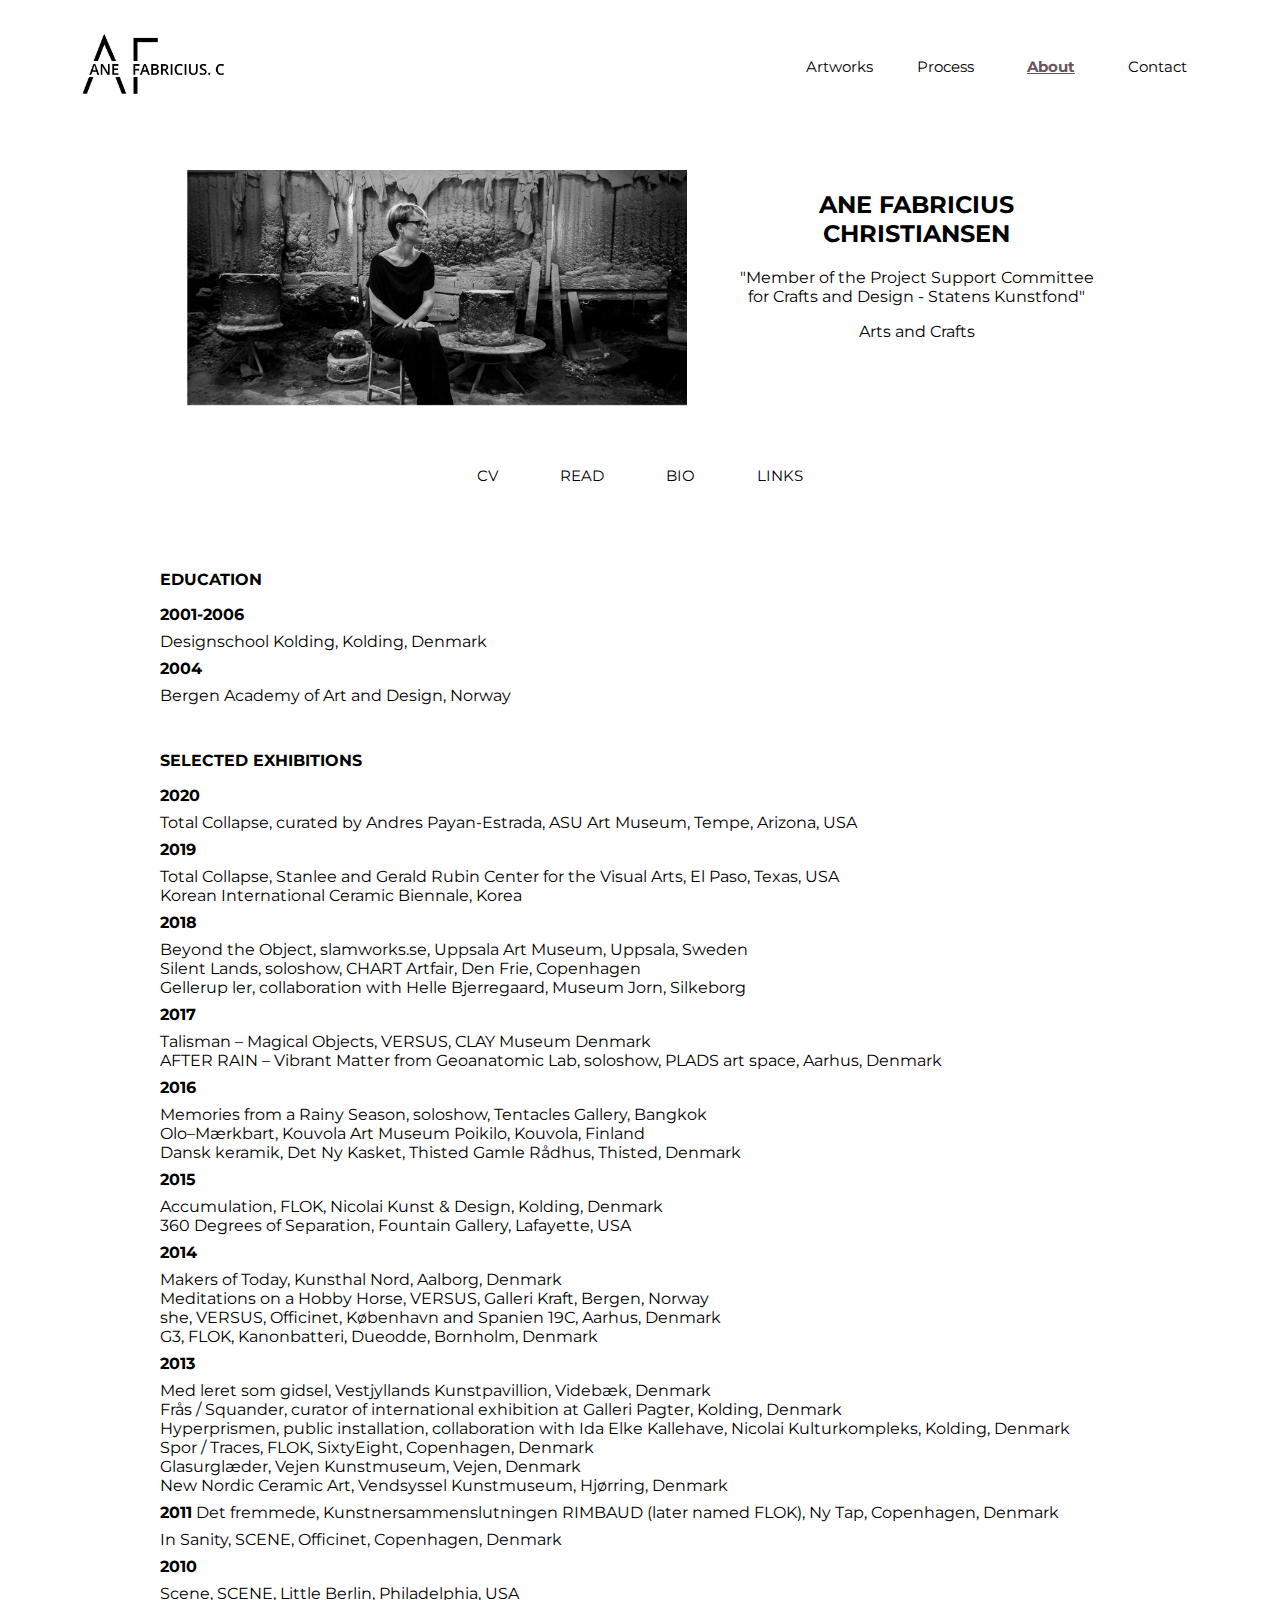
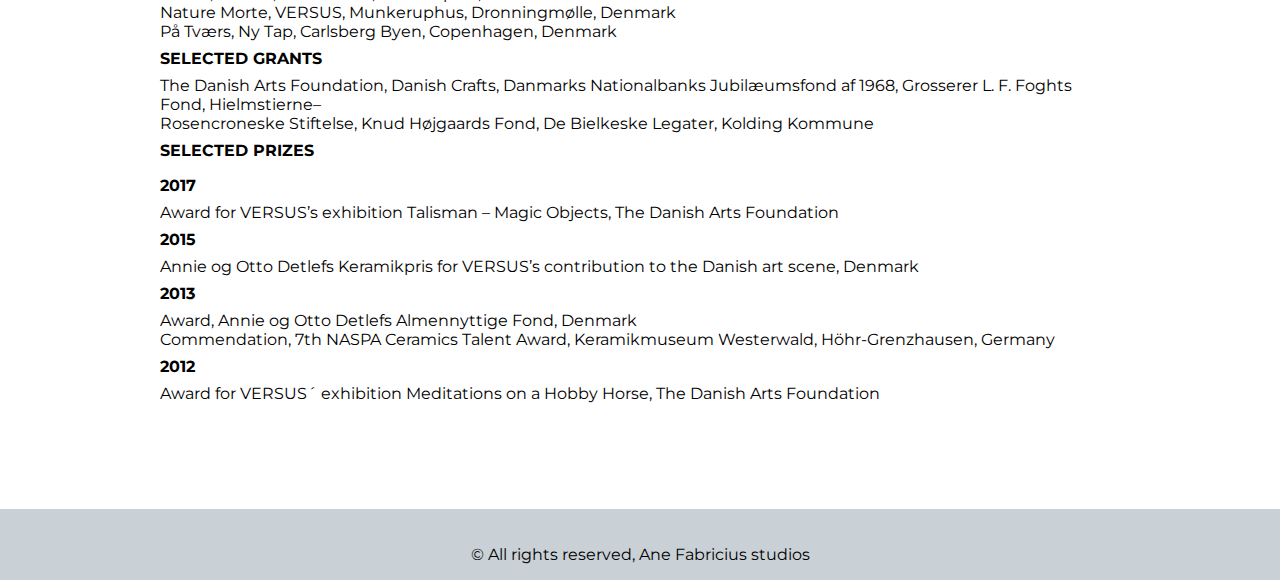
==== about.html @ 4cf8adc1 "fixes" ====
<!DOCTYPE html>
<html lang="">

<head>
    <meta charset="utf-8">
    <meta name="viewport" content="width=device-width, initial-scale=1.0">
    <title>About</title>
    <link rel="stylesheet" href="CSS/style.css">
    <link rel="stylesheet" href="CSS/about.css">
    <link rel="stylesheet" href="https://use.fontawesome.com/releases/v5.13.0/css/all.css" integrity="sha384-Bfad6CLCknfcloXFOyFnlgtENryhrpZCe29RTifKEixXQZ38WheV+i/6YWSzkz3V" crossorigin="anonymous">
</head>

<body>
    <header>
        <a href="index.html">

            <img src="Logo/logoOrigi.png" alt="" class="logo-black" />

        </a>
        <div class="menu-btn">Menu</div>
        <div class="exit-btn hidden">X</div>

        <nav class="top-nav">

            <ul id="menu">


                <li><a href="artwork.html">Artworks</a>


                </li>
                <li><a href="process.html">Process</a></li>
                <li><a class="active" href="about.html">About</a></li>
                <li><a href="contact.html">Contact</a></li>

            </ul>

        </nav>
    </header>


    <main>
        <div class="wrapper">
            <img id="image" src="media/Ane.jpg" alt="ANE FABRICIUS
CHRISTIANSEN">
            <div class="items">
                <h2 id="name">
                    ANE FABRICIUS<br>
                    CHRISTIANSEN
                </h2>
                <P>"Member of the Project Support Committee<br> for Crafts and Design - Statens Kunstfond"</P>
                <p>Arts and Crafts</p>

            </div>



            <ul class="items">
                <li ><a class="cvBtn" href="#">CV</a></li>
                <li><a href="#">READ</a></li>
                <li ><a class="bioBtn" href="#">BIO</a></li>
                <li><a href="#">LINKS</a></li>
            </ul>

            <article class="bio hidden">
                <p>Ane Fabricius Christiansen</p>
                <p>
                    Artist and Educator Born 1978 in Vandel, Denmark. Lives in Kolding, Denmark. Education: 2006 Design School Kolding, Denmark, 2004 Bergen Academy of Art and Design, Norway.
                    www.anefabricius.com

                </p>

                <p>
                    I mit arbejde er jeg særligt optaget af lerets iboende egenskaber, og bruger som afsæt de naturlove som leret er underlagt. Jeg arbejder bevidst med keramiske teknikker og principper, hvor jeg ikke har fuld kontrol over processen, og jeg lader i mere eller mindre grad processen føre mig undervejs. Herved opstår der et materialeudtryk, der ikke kan opnås ved forarbejdning med traditionelle keramikredskaber eller med hænderne. Ved at igangsætte eksperimenter med et ler, en teknik og et princip, finder en forvandling sted under fremstillingen, og på den måde opstår et udtryk og formsprog med en særegen taktilitet og sanselighed.

                </p>
                <p>
                    Gennem observation af lerets geologiske naturlovmæssigheder og erfaring med udvalgte teknikker oparbejdes færdigheder til at udnytte potentialet i materialet, værktøjet og processen på en ny måde. Selvom processen er båret af kontrol og kaos, er processen nøje indstuderet og eksperimenterne tilrettelagt og gentaget for at opnå det endelige resultat. Lerets kvaliteter udforskes i forskellige stadier som flydende, plastisk, tørt og siden varmflydende i keramikovnen, og disse kvaliteter udvikles og finjusteres for at udnytte lovmæssighederne til at skabe værker, der balancerer mellem det bevidst skabte og det tilfældige. Arbejdet er eksperimenterende og bevæger sig både med og ud over dogmerne om 'det gode håndværk'. Fremstillingsprocessen både muliggør og begrænser, og nærmer sig en simulering af naturen i en art kontrolleret geologi.
                </p>
                <p>
                    I præsentationen af værkerne tager jeg ofte udgangspunkt i stedets historie og stedets ånd for at skabe en helhed mellem værk og rum, hvor enkle greb som inventar og belysning skaber visuelle virkninger, i ønsket om at danne et sammenhængende narrativ for beskueren, hvor fortællingen har flere lag. Jeg tilstræber at skabe et spændingsfelt, hvor der er rum for at opleve værkerne både med sanserne og intellekt.
                </p>

            </article>

            <article class="cv">
                <div class="styling">
                <p><span>EDUCATION</span><br>
                    <span>2001-2006</span><br>
                    Designschool Kolding, Kolding, Denmark<br>
                    <span>2004</span><br>
                    Bergen Academy of Art and Design, Norway<br><br><br>

                    <span>SELECTED EXHIBITIONS</span><br>
                    <span>2020</span><br>
                    Total Collapse, curated by Andres Payan-Estrada, ASU Art Museum, Tempe, Arizona, USA<br>
                    <span>2019</span><br>
                    Total Collapse, Stanlee and Gerald Rubin Center for the Visual Arts, El Paso, Texas, USA<br>
                    Korean International Ceramic Biennale, Korea<br>
                    <span>2018</span><br>
                    Beyond the Object, slamworks.se, Uppsala Art Museum, Uppsala, Sweden<br>
                    Silent Lands, soloshow, CHART Artfair, Den Frie, Copenhagen<br>
                    Gellerup ler, collaboration with Helle Bjerregaard, Museum Jorn, Silkeborg<br>
                    <span>2017</span><br>
                    Talisman – Magical Objects, VERSUS, CLAY Museum Denmark<br>
                    AFTER RAIN – Vibrant Matter from Geoanatomic Lab, soloshow, PLADS art space, Aarhus, Denmark<br>
                    <span>2016</span><br>
                    Memories from a Rainy Season, soloshow, Tentacles Gallery, Bangkok<br>
                    Olo–Mærkbart, Kouvola Art Museum Poikilo, Kouvola, Finland<br>
                    Dansk keramik, Det Ny Kasket, Thisted Gamle Rådhus, Thisted, Denmark<br>
                    <span>2015</span><br>
                    Accumulation, FLOK, Nicolai Kunst & Design, Kolding, Denmark<br>
                    360 Degrees of Separation, Fountain Gallery, Lafayette, USA<br>
                    <span>2014</span><br>
                    Makers of Today, Kunsthal Nord, Aalborg, Denmark<br>
                    Meditations on a Hobby Horse, VERSUS, Galleri Kraft, Bergen, Norway<br>
                    she, VERSUS, Officinet, København and Spanien 19C, Aarhus, Denmark<br>
                    G3, FLOK, Kanonbatteri, Dueodde, Bornholm, Denmark<br>
                    <span>2013</span><br>
                    Med leret som gidsel, Vestjyllands Kunstpavillion, Videbæk, Denmark<br>
                    Frås / Squander, curator of international exhibition at Galleri Pagter, Kolding, Denmark<br>
                    Hyperprismen, public installation, collaboration with Ida Elke Kallehave, Nicolai Kulturkompleks, Kolding, Denmark<br>
                    Spor / Traces, FLOK, SixtyEight, Copenhagen, Denmark<br>
                    Glasurglæder, Vejen Kunstmuseum, Vejen, Denmark<br>
                    New Nordic Ceramic Art, Vendsyssel Kunstmuseum, Hjørring, Denmark<br>
                    <span>2011</span>
                    Det fremmede, Kunstnersammenslutningen RIMBAUD (later named FLOK), Ny Tap, Copenhagen, Denmark<br>
                    In Sanity, SCENE, Officinet, Copenhagen, Denmark<br>
                    <span>2010</span><br>
                    Scene, SCENE, Little Berlin, Philadelphia, USA<br>
                    Nature Morte, VERSUS, Munkeruphus, Dronningmølle, Denmark<br>
                    På Tværs, Ny Tap, Carlsberg Byen, Copenhagen, Denmark<br>

                    <span>SELECTED GRANTS</span><br>
                    The Danish Arts Foundation, Danish Crafts, Danmarks Nationalbanks Jubilæumsfond af 1968, Grosserer L. F. Foghts Fond, Hielmstierne–<br>
                    Rosencroneske Stiftelse, Knud Højgaards Fond, De Bielkeske Legater, Kolding Kommune<br>

                    <span>SELECTED PRIZES</span><br>
                    <span>2017</span><br>
                    Award for VERSUS’s exhibition Talisman – Magic Objects, The Danish Arts Foundation<br>
                    <span>2015</span><br>
                    Annie og Otto Detlefs Keramikpris for VERSUS’s contribution to the Danish art scene, Denmark<br>
                    <span>2013</span><br>
                    Award, Annie og Otto Detlefs Almennyttige Fond, Denmark<br>
                    Commendation, 7th NASPA Ceramics Talent Award, Keramikmuseum Westerwald, Höhr-Grenzhausen, Germany<br>
                    <span>2012</span><br>
                    Award for VERSUS´ exhibition Meditations on a Hobby Horse, The Danish Arts Foundation

                </p>
</div>

            </article>

        </div>
    </main>


    <footer>




        <div class="social">
            <a href="mailto:ane@anefabricius.com"><i class="far fa-envelope"></i>

            </a>
            <a href=""><i class="fab fa-facebook-f"></i>

            </a>
            <a href=""><i class="fab fa-instagram"></i></a>


        </div>
        <p>&copy; All rights reserved, Ane Fabricius studios</p>
    </footer>
    <script src="JS/script.js"></script>



</body></html>
---- CSS/style.css ----
@import url('https://fonts.googleapis.com/css2?family=Montserrat&display=swap');

@import url('https://fonts.googleapis.com/css2?family=Merriweather:ital,wght@1,700&display=swap');


* {
    box-sizing: border-box;
}

body {
    margin: 0;
    font-family: Montserrat;
    height: 100%;
}

a{
    text-decoration: none;
}
/*************Footer************/
footer {

    background-color: #acb8c1a6;
    display: flex;
    flex-flow: column;
    width: 100%;
    align-items: center;
    justify-content: space-around;
    padding: 0 100px;
    flex-wrap: wrap;
    margin-top:   10vh;
    position: static;
    bottom: 0;
}

footer a {
    color: black;
    text-decoration: none;
    margin-top: 20px;
}

footer nav {
    display: flex;
    flex-flow: column;
    justify-content: space-around;
}

footer .social {
    display: flex;
    justify-content: space-between;
    width: 100px;
}

/**********************************/
header {

    width: 100%;


}

header .logo-black {
  position: absolute;
  top: -30px;
  left: 20px;
  width: 250px;
  z-index: 100;
}


/******  TopNavigation ****/
.top-nav{
    position: absolute;
    z-index: 100;
    right: 70px;
    top: 25px;
}

header ul {
    display: flex;
    justify-content: flex-end;
    list-style-type: none;
    margin-right: 0px;
    padding: 0;
    overflow: hidden;
    font-size: 15px;
    flex-flow: row;


}

header ul li {
    display: list-item;
    list-style: none;
    padding: 2px;
    margin: 0 1px;
}


header ul li a.active {
   color: #695559;
    font-weight: bold;
    text-decoration: underline;

}


header  li a {
    display: block;
    min-width: 100px;
    height: 50px;
    text-align: center;
    line-height: 50px;
    color: black;
    text-decoration: none;
}


header li:hover a {
    color: #695559;
    font-weight: bold;
    text-decoration: underline;
}



header li ul li a {
    min-width: 100px;
    padding: 0px;
}



.menu-btn{
    position: absolute;
    right : 70px;
}


#menu{
        margin-left: 50px;

}




  .menu-btn, .exit-btn{
        position: absolute;
        right: 80px;
        top: 55px;
      display: none;
    }

/***********************************/

/******* Top Navigation break ******/

@media screen and (max-width: 760px) {
    header ul {
        position: static;
        display: none;
        align-self: center;
        flex-flow: column;
        margin: 0;
        text-align: center;
        z-index: 120;
    }

    header li {
        margin-bottom: 1px;
    }

    header ul li,
    header li a {
        width: 100%;
        text-align: center;
   padding-right: 10px;
        font-size: 1.2em;
    }


    header li:hover ul li a {
        text-align: center;
    }



    header .logo-black {
  top: 0px;
  left: 20px;
  width: 200px;
  z-index: 110;
}
    .top-nav{
        width: 100vw;
        display: flex;
        right: 0;
        top: -100px;
        justify-content: center;
        align-items: center;
        background-color: white;
        height: 100vh;
        z-index: 100;
    }
     .menu-btn, .exit-btn{
        position: absolute;
        right: 80px;
        top: 70px;
      display: inline-block;
         z-index: 110;
         font-weight: 500;
         cursor: pointer;

    }
        .menu-btn{

        font-size: 1.2em;


    }
     .exit-btn{

        font-size: 1.3em;


    }
  .hidden{
    display: none;
}
    .shown{
        display: flex;
    }

}

/**************************************/
---- CSS/about.css ----
*,
*:before,
*:after {
    box-sizing: border-box;
}


html {
    scroll-behavior: smooth;
}

.wrapper {
    margin-top: 170px;
    display: flex;
    flex-flow: row wrap;
    width: 100%;
    justify-content: space-around;
    padding-left: 160px;
    padding-right: 160px;
    margin-bottom: 50px;
}

#image {
    width: 100%;
    max-width: 500px;
    height: auto;
    padding: 0;
    margin: 0;
}


.items {
    text-align: center;
}

main ul{
    display: flex;
    flex-flow: row;
     justify-content: flex-end;
    list-style-type: none;
    margin-right: 0px;
    padding: 0;
    overflow: hidden;
    font-size: 15px;

}
main ul li{
  display: list-item;
    list-style: none;
    padding: 30px;
    margin: 0 1px;
}

main li a{
    min-width: 100px;
    height: 50px;
    text-align: center;
    line-height: 50px;
    color: black;
    font-weight: inherit;
    text-decoration: none;
}

main li:hover a {
    color: #695559;
    text-decoration: underline;
}

.hidden{
    display: none;
}

.shown{
    display: block;
}

.styling > * span{
    font-size: 16px;
    font-weight: bolder;

    line-height: 35px;
}

/******* Mobile version break point ******/

@media screen and (max-width: 760px) {

    .top-nav {

        background: none;

    }

    header ul {
        background: transparent;
        width: 100vw;

    }
    .wrapper {
    padding-left: 16px;
    padding-right: 16px;
}


    main ul li{
    padding: 15px;

}



}

@media screen and (max-width: 599px) {



    #image {
    width: 100%;
    max-width: 300px;
    height: auto;
    padding: 0;
    margin: 0;
}
    main ul li{
    padding: 10px;

}



}
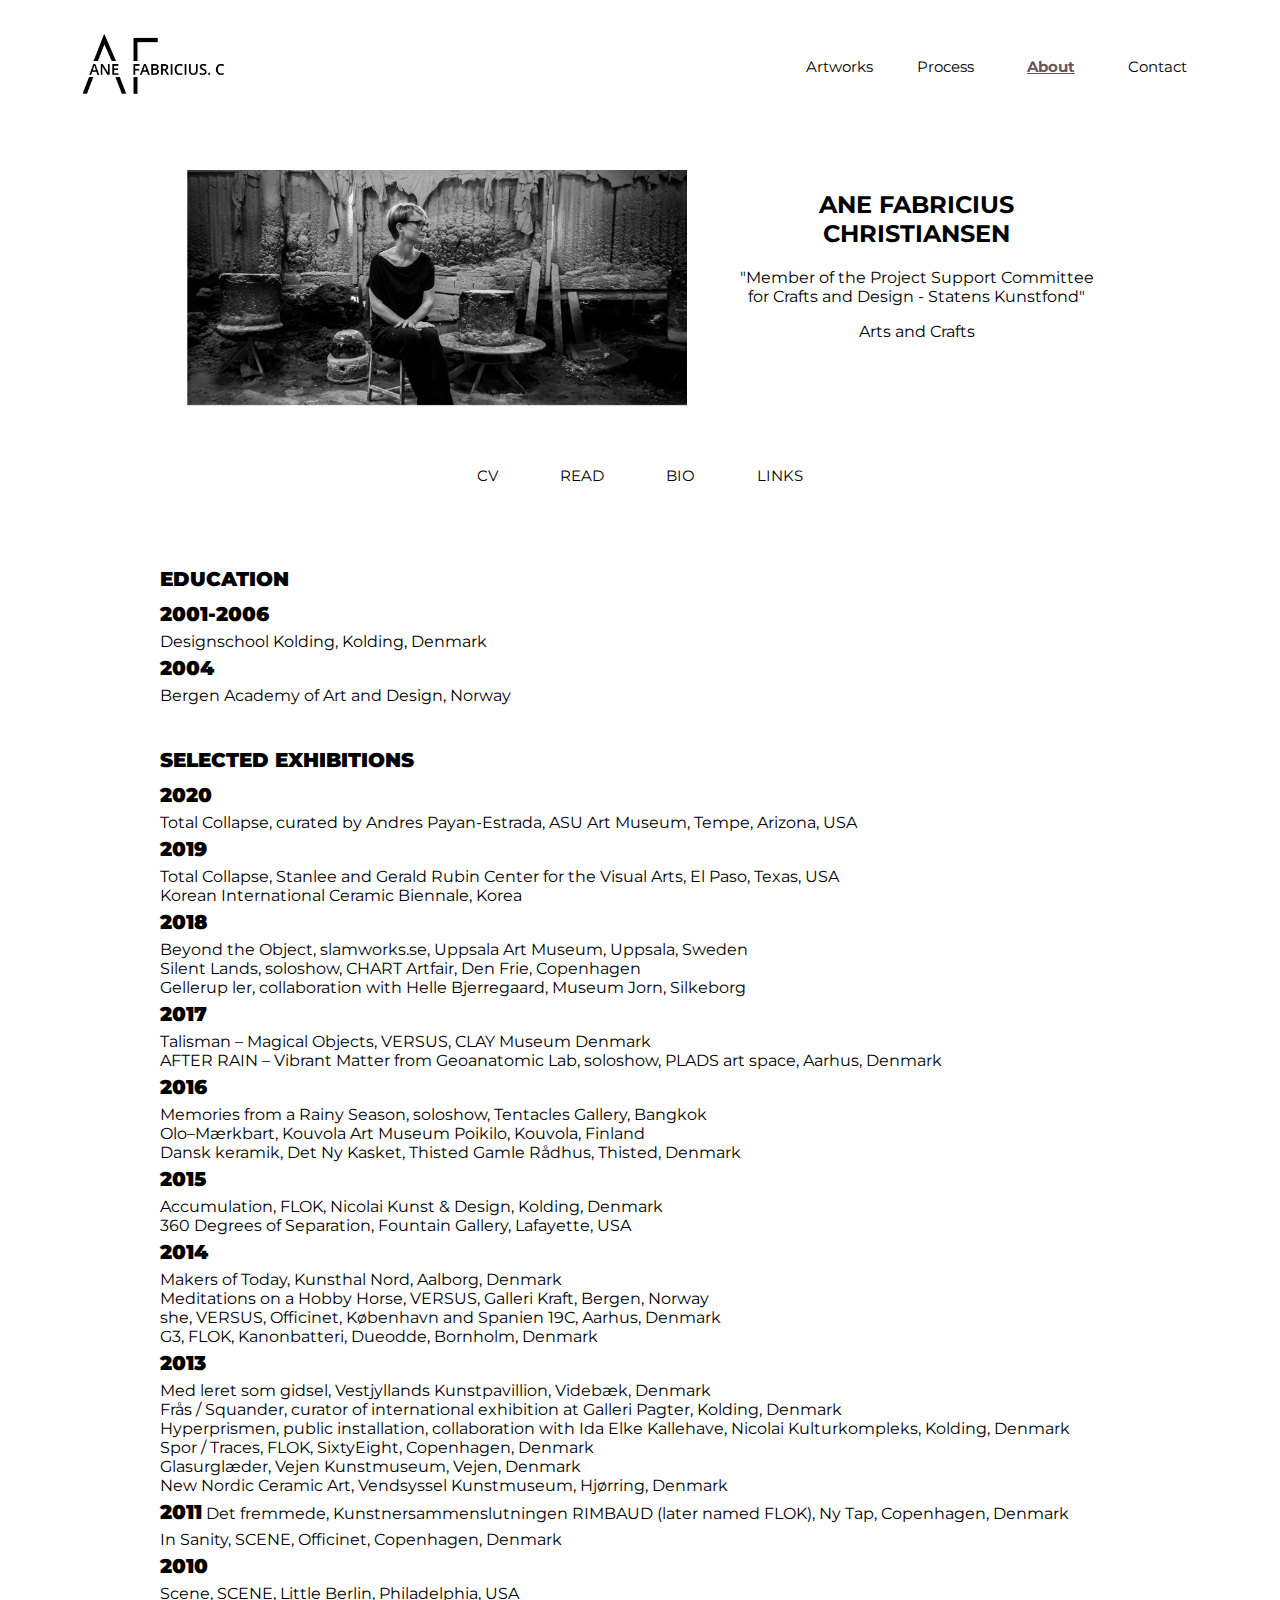
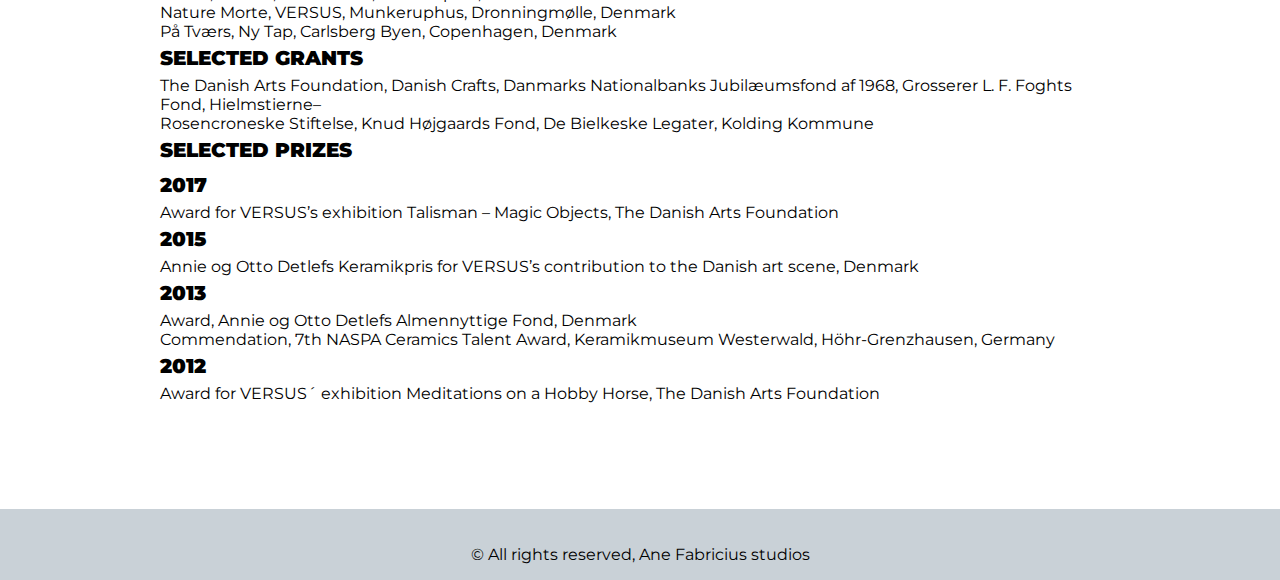
==== commit 987e7702: "JS fixes" ====
--- a/about.html
+++ b/about.html
@@ -173,6 +173,7 @@
         </div>
         <p>&copy; All rights reserved, Ane Fabricius studios</p>
     </footer>
+    <script src="JS/about.js"></script>
     <script src="JS/script.js"></script>
 
 
--- a/CSS/style.css
+++ b/CSS/style.css
@@ -13,10 +13,51 @@
     height: 100%;
 }
 
-a{
+a {
     text-decoration: none;
 }
+.circles-wrapper{
+    position: absolute;
+    display: flex;
+    z-index: 110;
+    flex-flow: column;
+    justify-content: space-around;
+    height: 200px;
+    right: 100px;
+    top: 40%;
+
+}
+.circle-wrapper{
+    display: flex;
+    justify-content: flex-end;
+    align-items: baseline;
+}
+.title{
+    color: white;
+    align-self: baseline;
+    margin-right: 20px;
+    font-style: italic;
+    font-size: 0.8em;
+    font-family: Merriweather;
+    transition: .3s linear;
+    opacity: 0;
+
+}
+.circle{
+    width: 15px;
+    height: 15px;
+    border: 2px solid white;
+    align-self: center;
+    border-radius: 50%;
+    padding-top: 5px;
+}
+.circle:hover{
+    background-color: white;
+        border: 5px solid white;
+
+}
 /*************Footer************/
+
 footer {
 
     background-color: #acb8c1a6;
@@ -27,7 +68,7 @@
     justify-content: space-around;
     padding: 0 100px;
     flex-wrap: wrap;
-    margin-top:   10vh;
+    margin-top: 10vh;
     position: static;
     bottom: 0;
 }
@@ -51,24 +92,23 @@
 }
 
 /**********************************/
+
 header {
-
     width: 100%;
-
-
 }
 
 header .logo-black {
-  position: absolute;
-  top: -30px;
-  left: 20px;
-  width: 250px;
-  z-index: 100;
+    position: absolute;
+    top: -30px;
+    left: 20px;
+    width: 250px;
+    z-index: 110;
 }
 
 
 /******  TopNavigation ****/
-.top-nav{
+
+.top-nav {
     position: absolute;
     z-index: 100;
     right: 70px;
@@ -97,14 +137,14 @@
 
 
 header ul li a.active {
-   color: #695559;
+    color: #695559;
     font-weight: bold;
     text-decoration: underline;
 
 }
 
 
-header  li a {
+header li a {
     display: block;
     min-width: 100px;
     height: 50px;
@@ -117,7 +157,6 @@
 
 header li:hover a {
     color: #695559;
-    font-weight: bold;
     text-decoration: underline;
 }
 
@@ -130,28 +169,15 @@
 
 
 
-.menu-btn{
-    position: absolute;
-    right : 70px;
-}
-
-
-#menu{
-        margin-left: 50px;
-
-}
-
-
-
-
-  .menu-btn, .exit-btn{
-        position: absolute;
-        right: 80px;
-        top: 55px;
-      display: none;
-    }
-
-/***********************************/
+
+   .menu-btn,
+    .exit-btn {
+  display: none;
+
+
+    }
+
+
 
 /******* Top Navigation break ******/
 
@@ -159,23 +185,29 @@
     header ul {
         position: static;
         display: none;
-        align-self: center;
         flex-flow: column;
         margin: 0;
         text-align: center;
+
         z-index: 120;
-    }
-
-    header li {
-        margin-bottom: 1px;
+        padding-top: 100px;
+        height: 100%;
+
+    }
+
+
+    header ul li a {
+        margin-top: 25px;
+
     }
 
     header ul li,
     header li a {
         width: 100%;
         text-align: center;
-   padding-right: 10px;
         font-size: 1.2em;
+
+
     }
 
 
@@ -186,51 +218,86 @@
 
 
     header .logo-black {
-  top: 0px;
-  left: 20px;
-  width: 200px;
-  z-index: 110;
-}
-    .top-nav{
-        width: 100vw;
+        top: 0px;
+        left: 0px;
+        width: 200px;
+        position: absolute;
+        z-index: 110;
+    }
+
+    .top-nav {
         display: flex;
         right: 0;
-        top: -100px;
-        justify-content: center;
-        align-items: center;
-        background-color: white;
+        justify-content: flex-start;
+        align-items: flex-start;
         height: 100vh;
         z-index: 100;
     }
-     .menu-btn, .exit-btn{
+
+    .menu-btn,
+    .exit-btn {
         position: absolute;
-        right: 80px;
-        top: 70px;
-      display: inline-block;
-         z-index: 110;
-         font-weight: 500;
-         cursor: pointer;
-
-    }
-        .menu-btn{
-
-        font-size: 1.2em;
-
-
-    }
-     .exit-btn{
-
-        font-size: 1.3em;
-
-
-    }
-  .hidden{
-    display: none;
-}
-    .shown{
+        right: 70px;
+        top: 65px;
+        display: inline-block;
+        z-index: 110;
+        font-weight: 500;
+        cursor: pointer;
+        font-size: 1.8em;
+
+
+    }
+
+
+
+    .hidden {
+        display: none;
+    }
+
+    .shown {
         display: flex;
-    }
-
+        width: 100vw;
+        background: white;
+        height: 100%;
+        margin: 0;
+        justify-content: flex-start;
+    }
+
+.circles-wrapper{
+    position: absolute;
+    display: flex;
+    z-index: 110;
+    flex-flow: row;
+    justify-content: space-around;
+    height: 100px;
+    width: 80%;
+    right: 0px;
+    top: inherit;
+    bottom: 50px;
+        margin-right: 50px;
+
+
+}
+.circle-wrapper{
+    display: flex;
+    justify-content: space-around;
+    align-items: baseline;
+    flex-flow: column-reverse;
+    width: 50px;
+}
+.title{
+
+    margin-right: 0;
+    font-size: 1em;
+
+
+}
+.circle{
+
+    align-self: baseline;
+
+    padding-top: 0px;
+}
 }
 
 /**************************************/
--- a/CSS/about.css
+++ b/CSS/about.css
@@ -75,8 +75,8 @@
 }
 
 .styling > * span{
-    font-size: 16px;
-    font-weight: bolder;
+    font-size: 20px;
+    font-weight: 900;
 
     line-height: 35px;
 }
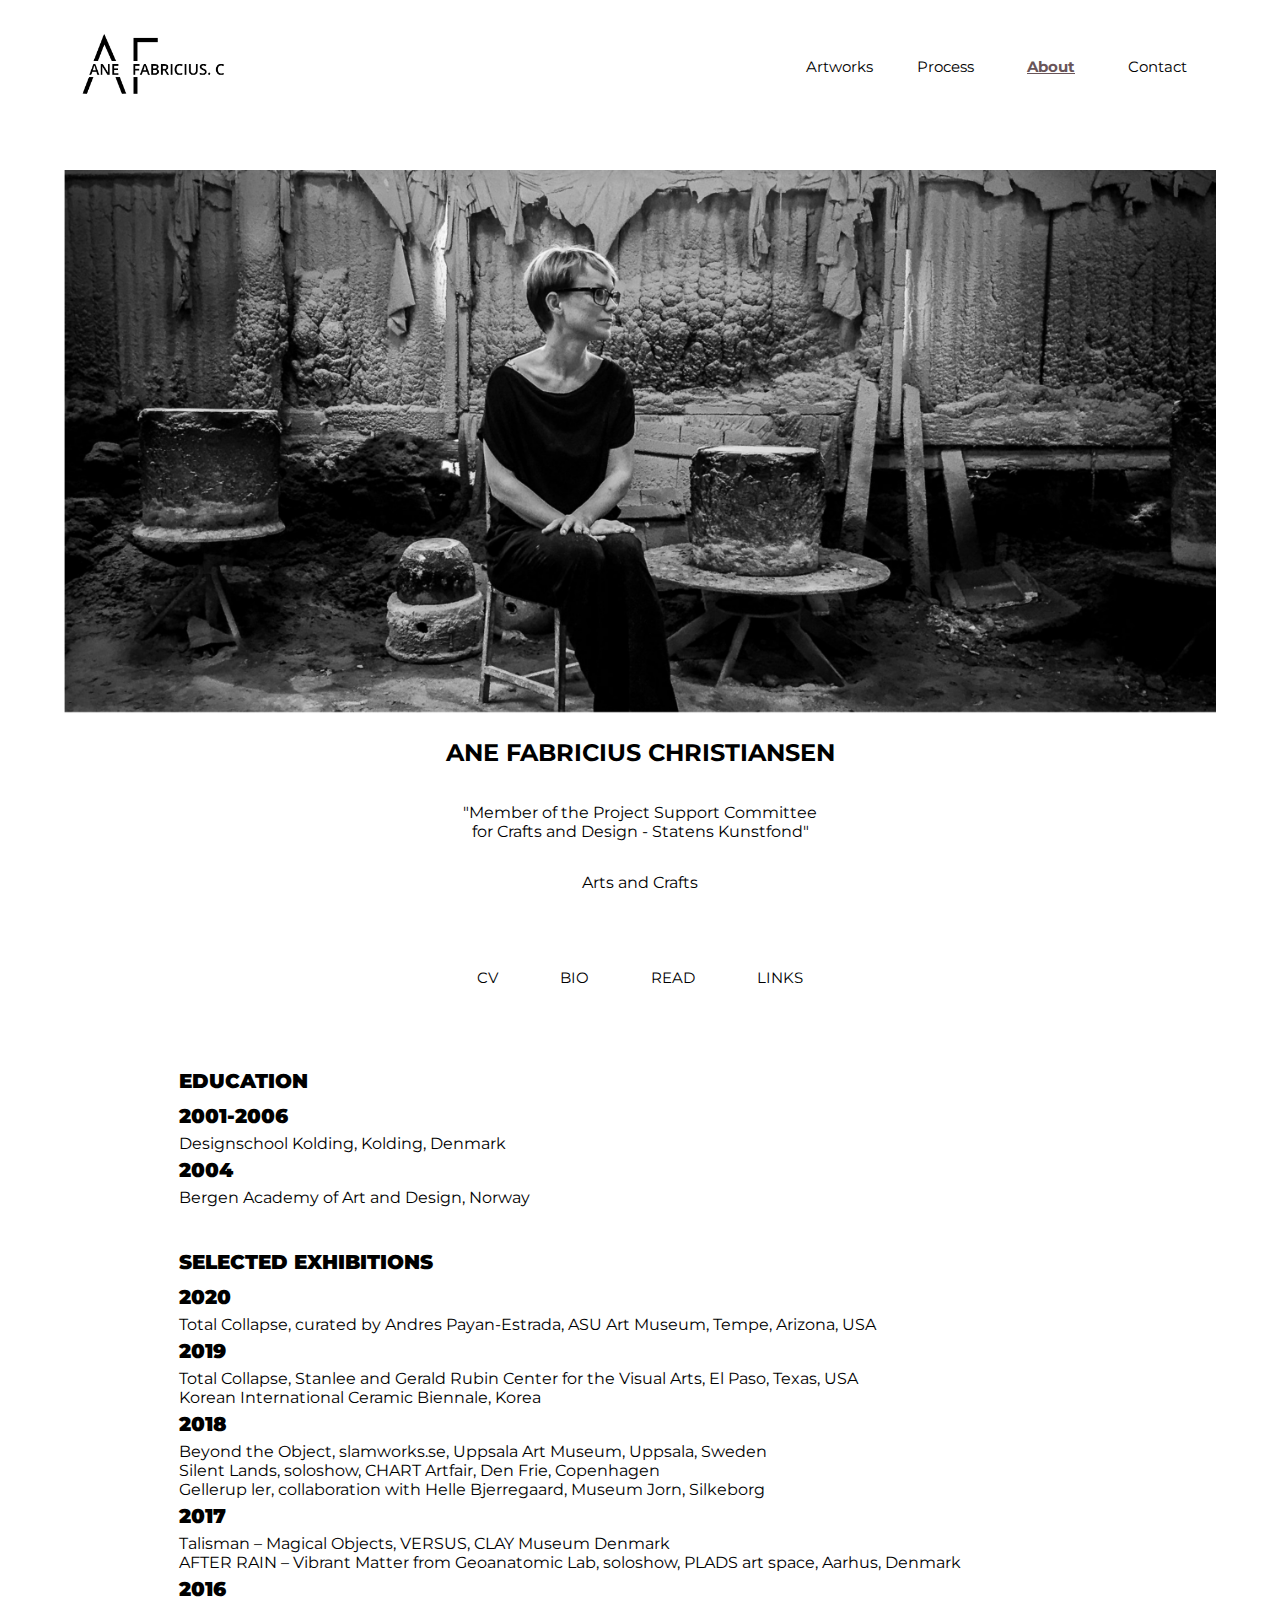
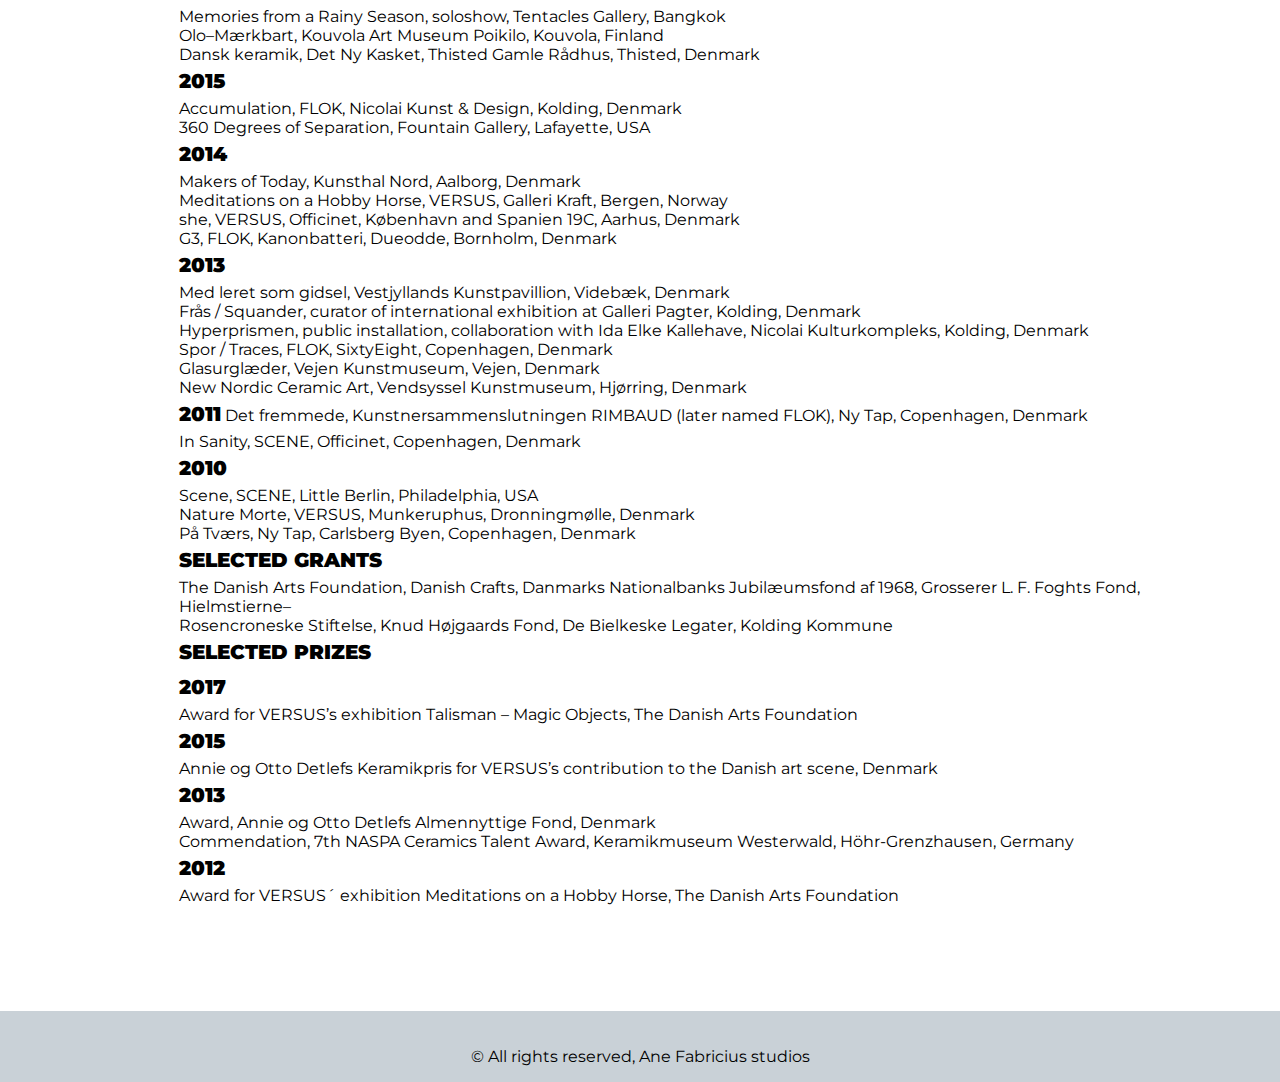
==== commit b1a57454: "changes on about html,css and process css" ====
--- a/about.html
+++ b/about.html
@@ -41,113 +41,119 @@
 
     <main>
         <div class="wrapper">
-            <img id="image" src="media/Ane.jpg" alt="ANE FABRICIUS
-CHRISTIANSEN">
-            <div class="items">
-                <h2 id="name">
-                    ANE FABRICIUS<br>
-                    CHRISTIANSEN
-                </h2>
-                <P>"Member of the Project Support Committee<br> for Crafts and Design - Statens Kunstfond"</P>
-                <p>Arts and Crafts</p>
+            <div class="top-wrapper">
+                <img id="image" src="media/Ane.jpg" alt="ANE FABRICIUS CHRISTIANSEN">
+                <div class="info-items">
+                    <h2 id="name">
+                        ANE FABRICIUS
+                        CHRISTIANSEN
+                    </h2>
+                    <P>"Member of the Project Support Committee<br> for Crafts and Design - Statens Kunstfond"</P>
+                    <p>Arts and Crafts</p>
 
+                </div>
             </div>
 
 
 
+
             <ul class="items">
-                <li ><a class="cvBtn" href="#">CV</a></li>
+                <li><a class="cvBtn" href="#">CV</a></li>
+                <li><a class="bioBtn" href="#">BIO</a></li>
+
                 <li><a href="#">READ</a></li>
-                <li ><a class="bioBtn" href="#">BIO</a></li>
                 <li><a href="#">LINKS</a></li>
             </ul>
 
             <article class="bio hidden">
-                <p>Ane Fabricius Christiansen</p>
-                <p>
-                    Artist and Educator Born 1978 in Vandel, Denmark. Lives in Kolding, Denmark. Education: 2006 Design School Kolding, Denmark, 2004 Bergen Academy of Art and Design, Norway.
-                    www.anefabricius.com
+                <div class="styling">
 
-                </p>
+                    <p><span>Ane Fabricius Christiansen</span></p>
+                    <p>
+                        Artist and Educator Born 1978 in Vandel, Denmark. Lives in Kolding, Denmark. Education: 2006 Design School Kolding, Denmark, 2004 Bergen Academy of Art and Design, Norway.
+                        www.anefabricius.com
 
-                <p>
-                    I mit arbejde er jeg særligt optaget af lerets iboende egenskaber, og bruger som afsæt de naturlove som leret er underlagt. Jeg arbejder bevidst med keramiske teknikker og principper, hvor jeg ikke har fuld kontrol over processen, og jeg lader i mere eller mindre grad processen føre mig undervejs. Herved opstår der et materialeudtryk, der ikke kan opnås ved forarbejdning med traditionelle keramikredskaber eller med hænderne. Ved at igangsætte eksperimenter med et ler, en teknik og et princip, finder en forvandling sted under fremstillingen, og på den måde opstår et udtryk og formsprog med en særegen taktilitet og sanselighed.
+                    </p>
 
-                </p>
-                <p>
-                    Gennem observation af lerets geologiske naturlovmæssigheder og erfaring med udvalgte teknikker oparbejdes færdigheder til at udnytte potentialet i materialet, værktøjet og processen på en ny måde. Selvom processen er båret af kontrol og kaos, er processen nøje indstuderet og eksperimenterne tilrettelagt og gentaget for at opnå det endelige resultat. Lerets kvaliteter udforskes i forskellige stadier som flydende, plastisk, tørt og siden varmflydende i keramikovnen, og disse kvaliteter udvikles og finjusteres for at udnytte lovmæssighederne til at skabe værker, der balancerer mellem det bevidst skabte og det tilfældige. Arbejdet er eksperimenterende og bevæger sig både med og ud over dogmerne om 'det gode håndværk'. Fremstillingsprocessen både muliggør og begrænser, og nærmer sig en simulering af naturen i en art kontrolleret geologi.
-                </p>
-                <p>
-                    I præsentationen af værkerne tager jeg ofte udgangspunkt i stedets historie og stedets ånd for at skabe en helhed mellem værk og rum, hvor enkle greb som inventar og belysning skaber visuelle virkninger, i ønsket om at danne et sammenhængende narrativ for beskueren, hvor fortællingen har flere lag. Jeg tilstræber at skabe et spændingsfelt, hvor der er rum for at opleve værkerne både med sanserne og intellekt.
-                </p>
+                    <p>
+                        I mit arbejde er jeg særligt optaget af lerets iboende egenskaber, og bruger som afsæt de naturlove som leret er underlagt. Jeg arbejder bevidst med keramiske teknikker og principper, hvor jeg ikke har fuld kontrol over processen, og jeg lader i mere eller mindre grad processen føre mig undervejs. Herved opstår der et materialeudtryk, der ikke kan opnås ved forarbejdning med traditionelle keramikredskaber eller med hænderne. Ved at igangsætte eksperimenter med et ler, en teknik og et princip, finder en forvandling sted under fremstillingen, og på den måde opstår et udtryk og formsprog med en særegen taktilitet og sanselighed.
+
+                    </p>
+                    <p>
+                        Gennem observation af lerets geologiske naturlovmæssigheder og erfaring med udvalgte teknikker oparbejdes færdigheder til at udnytte potentialet i materialet, værktøjet og processen på en ny måde. Selvom processen er båret af kontrol og kaos, er processen nøje indstuderet og eksperimenterne tilrettelagt og gentaget for at opnå det endelige resultat. Lerets kvaliteter udforskes i forskellige stadier som flydende, plastisk, tørt og siden varmflydende i keramikovnen, og disse kvaliteter udvikles og finjusteres for at udnytte lovmæssighederne til at skabe værker, der balancerer mellem det bevidst skabte og det tilfældige. Arbejdet er eksperimenterende og bevæger sig både med og ud over dogmerne om 'det gode håndværk'. Fremstillingsprocessen både muliggør og begrænser, og nærmer sig en simulering af naturen i en art kontrolleret geologi.
+                    </p>
+                    <p>
+                        I præsentationen af værkerne tager jeg ofte udgangspunkt i stedets historie og stedets ånd for at skabe en helhed mellem værk og rum, hvor enkle greb som inventar og belysning skaber visuelle virkninger, i ønsket om at danne et sammenhængende narrativ for beskueren, hvor fortællingen har flere lag. Jeg tilstræber at skabe et spændingsfelt, hvor der er rum for at opleve værkerne både med sanserne og intellekt.
+                    </p>
+                </div>
 
             </article>
 
             <article class="cv">
                 <div class="styling">
-                <p><span>EDUCATION</span><br>
-                    <span>2001-2006</span><br>
-                    Designschool Kolding, Kolding, Denmark<br>
-                    <span>2004</span><br>
-                    Bergen Academy of Art and Design, Norway<br><br><br>
+                    <p><span>EDUCATION</span><br>
+                        <span>2001-2006</span><br>
+                        Designschool Kolding, Kolding, Denmark<br>
+                        <span>2004</span><br>
+                        Bergen Academy of Art and Design, Norway<br><br><br>
 
-                    <span>SELECTED EXHIBITIONS</span><br>
-                    <span>2020</span><br>
-                    Total Collapse, curated by Andres Payan-Estrada, ASU Art Museum, Tempe, Arizona, USA<br>
-                    <span>2019</span><br>
-                    Total Collapse, Stanlee and Gerald Rubin Center for the Visual Arts, El Paso, Texas, USA<br>
-                    Korean International Ceramic Biennale, Korea<br>
-                    <span>2018</span><br>
-                    Beyond the Object, slamworks.se, Uppsala Art Museum, Uppsala, Sweden<br>
-                    Silent Lands, soloshow, CHART Artfair, Den Frie, Copenhagen<br>
-                    Gellerup ler, collaboration with Helle Bjerregaard, Museum Jorn, Silkeborg<br>
-                    <span>2017</span><br>
-                    Talisman – Magical Objects, VERSUS, CLAY Museum Denmark<br>
-                    AFTER RAIN – Vibrant Matter from Geoanatomic Lab, soloshow, PLADS art space, Aarhus, Denmark<br>
-                    <span>2016</span><br>
-                    Memories from a Rainy Season, soloshow, Tentacles Gallery, Bangkok<br>
-                    Olo–Mærkbart, Kouvola Art Museum Poikilo, Kouvola, Finland<br>
-                    Dansk keramik, Det Ny Kasket, Thisted Gamle Rådhus, Thisted, Denmark<br>
-                    <span>2015</span><br>
-                    Accumulation, FLOK, Nicolai Kunst & Design, Kolding, Denmark<br>
-                    360 Degrees of Separation, Fountain Gallery, Lafayette, USA<br>
-                    <span>2014</span><br>
-                    Makers of Today, Kunsthal Nord, Aalborg, Denmark<br>
-                    Meditations on a Hobby Horse, VERSUS, Galleri Kraft, Bergen, Norway<br>
-                    she, VERSUS, Officinet, København and Spanien 19C, Aarhus, Denmark<br>
-                    G3, FLOK, Kanonbatteri, Dueodde, Bornholm, Denmark<br>
-                    <span>2013</span><br>
-                    Med leret som gidsel, Vestjyllands Kunstpavillion, Videbæk, Denmark<br>
-                    Frås / Squander, curator of international exhibition at Galleri Pagter, Kolding, Denmark<br>
-                    Hyperprismen, public installation, collaboration with Ida Elke Kallehave, Nicolai Kulturkompleks, Kolding, Denmark<br>
-                    Spor / Traces, FLOK, SixtyEight, Copenhagen, Denmark<br>
-                    Glasurglæder, Vejen Kunstmuseum, Vejen, Denmark<br>
-                    New Nordic Ceramic Art, Vendsyssel Kunstmuseum, Hjørring, Denmark<br>
-                    <span>2011</span>
-                    Det fremmede, Kunstnersammenslutningen RIMBAUD (later named FLOK), Ny Tap, Copenhagen, Denmark<br>
-                    In Sanity, SCENE, Officinet, Copenhagen, Denmark<br>
-                    <span>2010</span><br>
-                    Scene, SCENE, Little Berlin, Philadelphia, USA<br>
-                    Nature Morte, VERSUS, Munkeruphus, Dronningmølle, Denmark<br>
-                    På Tværs, Ny Tap, Carlsberg Byen, Copenhagen, Denmark<br>
+                        <span>SELECTED EXHIBITIONS</span><br>
+                        <span>2020</span><br>
+                        Total Collapse, curated by Andres Payan-Estrada, ASU Art Museum, Tempe, Arizona, USA<br>
+                        <span>2019</span><br>
+                        Total Collapse, Stanlee and Gerald Rubin Center for the Visual Arts, El Paso, Texas, USA<br>
+                        Korean International Ceramic Biennale, Korea<br>
+                        <span>2018</span><br>
+                        Beyond the Object, slamworks.se, Uppsala Art Museum, Uppsala, Sweden<br>
+                        Silent Lands, soloshow, CHART Artfair, Den Frie, Copenhagen<br>
+                        Gellerup ler, collaboration with Helle Bjerregaard, Museum Jorn, Silkeborg<br>
+                        <span>2017</span><br>
+                        Talisman – Magical Objects, VERSUS, CLAY Museum Denmark<br>
+                        AFTER RAIN – Vibrant Matter from Geoanatomic Lab, soloshow, PLADS art space, Aarhus, Denmark<br>
+                        <span>2016</span><br>
+                        Memories from a Rainy Season, soloshow, Tentacles Gallery, Bangkok<br>
+                        Olo–Mærkbart, Kouvola Art Museum Poikilo, Kouvola, Finland<br>
+                        Dansk keramik, Det Ny Kasket, Thisted Gamle Rådhus, Thisted, Denmark<br>
+                        <span>2015</span><br>
+                        Accumulation, FLOK, Nicolai Kunst & Design, Kolding, Denmark<br>
+                        360 Degrees of Separation, Fountain Gallery, Lafayette, USA<br>
+                        <span>2014</span><br>
+                        Makers of Today, Kunsthal Nord, Aalborg, Denmark<br>
+                        Meditations on a Hobby Horse, VERSUS, Galleri Kraft, Bergen, Norway<br>
+                        she, VERSUS, Officinet, København and Spanien 19C, Aarhus, Denmark<br>
+                        G3, FLOK, Kanonbatteri, Dueodde, Bornholm, Denmark<br>
+                        <span>2013</span><br>
+                        Med leret som gidsel, Vestjyllands Kunstpavillion, Videbæk, Denmark<br>
+                        Frås / Squander, curator of international exhibition at Galleri Pagter, Kolding, Denmark<br>
+                        Hyperprismen, public installation, collaboration with Ida Elke Kallehave, Nicolai Kulturkompleks, Kolding, Denmark<br>
+                        Spor / Traces, FLOK, SixtyEight, Copenhagen, Denmark<br>
+                        Glasurglæder, Vejen Kunstmuseum, Vejen, Denmark<br>
+                        New Nordic Ceramic Art, Vendsyssel Kunstmuseum, Hjørring, Denmark<br>
+                        <span>2011</span>
+                        Det fremmede, Kunstnersammenslutningen RIMBAUD (later named FLOK), Ny Tap, Copenhagen, Denmark<br>
+                        In Sanity, SCENE, Officinet, Copenhagen, Denmark<br>
+                        <span>2010</span><br>
+                        Scene, SCENE, Little Berlin, Philadelphia, USA<br>
+                        Nature Morte, VERSUS, Munkeruphus, Dronningmølle, Denmark<br>
+                        På Tværs, Ny Tap, Carlsberg Byen, Copenhagen, Denmark<br>
 
-                    <span>SELECTED GRANTS</span><br>
-                    The Danish Arts Foundation, Danish Crafts, Danmarks Nationalbanks Jubilæumsfond af 1968, Grosserer L. F. Foghts Fond, Hielmstierne–<br>
-                    Rosencroneske Stiftelse, Knud Højgaards Fond, De Bielkeske Legater, Kolding Kommune<br>
+                        <span>SELECTED GRANTS</span><br>
+                        The Danish Arts Foundation, Danish Crafts, Danmarks Nationalbanks Jubilæumsfond af 1968, Grosserer L. F. Foghts Fond, Hielmstierne–<br>
+                        Rosencroneske Stiftelse, Knud Højgaards Fond, De Bielkeske Legater, Kolding Kommune<br>
 
-                    <span>SELECTED PRIZES</span><br>
-                    <span>2017</span><br>
-                    Award for VERSUS’s exhibition Talisman – Magic Objects, The Danish Arts Foundation<br>
-                    <span>2015</span><br>
-                    Annie og Otto Detlefs Keramikpris for VERSUS’s contribution to the Danish art scene, Denmark<br>
-                    <span>2013</span><br>
-                    Award, Annie og Otto Detlefs Almennyttige Fond, Denmark<br>
-                    Commendation, 7th NASPA Ceramics Talent Award, Keramikmuseum Westerwald, Höhr-Grenzhausen, Germany<br>
-                    <span>2012</span><br>
-                    Award for VERSUS´ exhibition Meditations on a Hobby Horse, The Danish Arts Foundation
+                        <span>SELECTED PRIZES</span><br>
+                        <span>2017</span><br>
+                        Award for VERSUS’s exhibition Talisman – Magic Objects, The Danish Arts Foundation<br>
+                        <span>2015</span><br>
+                        Annie og Otto Detlefs Keramikpris for VERSUS’s contribution to the Danish art scene, Denmark<br>
+                        <span>2013</span><br>
+                        Award, Annie og Otto Detlefs Almennyttige Fond, Denmark<br>
+                        Commendation, 7th NASPA Ceramics Talent Award, Keramikmuseum Westerwald, Höhr-Grenzhausen, Germany<br>
+                        <span>2012</span><br>
+                        Award for VERSUS´ exhibition Meditations on a Hobby Horse, The Danish Arts Foundation
 
-                </p>
-</div>
+                    </p>
+                </div>
 
             </article>
 
--- a/CSS/about.css
+++ b/CSS/about.css
@@ -12,25 +12,43 @@
 .wrapper {
     margin-top: 170px;
     display: flex;
-    flex-flow: row wrap;
+    flex-flow: column wrap;
     width: 100%;
     justify-content: space-around;
-    padding-left: 160px;
-    padding-right: 160px;
+width: 90%;
+    margin-left: 5%;
+
     margin-bottom: 50px;
 }
 
 #image {
     width: 100%;
-    max-width: 500px;
-    height: auto;
+
+
     padding: 0;
+/*    padding-left: 100px;*/
     margin: 0;
 }
 
+.info-items {
+    text-align: center;
+    display: flex;
+    flex-flow: column;
+    align-self: flex-start;
+    justify-content: space-around;
+    width: 100%;
+}
 
 .items {
     text-align: center;
+    display: flex;
+    flex-flow: row;
+    align-self: flex-start;
+    justify-content: center;
+    width: 100%;
+}
+.top-wrapper{
+    justify-content: space-around;
 }
 
 main ul{
@@ -43,6 +61,9 @@
     overflow: hidden;
     font-size: 15px;
 
+}
+article{
+    padding-left: 10%;
 }
 main ul li{
   display: list-item;
@@ -74,7 +95,7 @@
     display: block;
 }
 
-.styling > * span{
+.styling  > * span{
     font-size: 20px;
     font-weight: 900;
 
@@ -109,19 +130,14 @@
 
 
 
+
 }
 
 @media screen and (max-width: 599px) {
 
 
 
-    #image {
-    width: 100%;
-    max-width: 300px;
-    height: auto;
-    padding: 0;
-    margin: 0;
-}
+
     main ul li{
     padding: 10px;
 
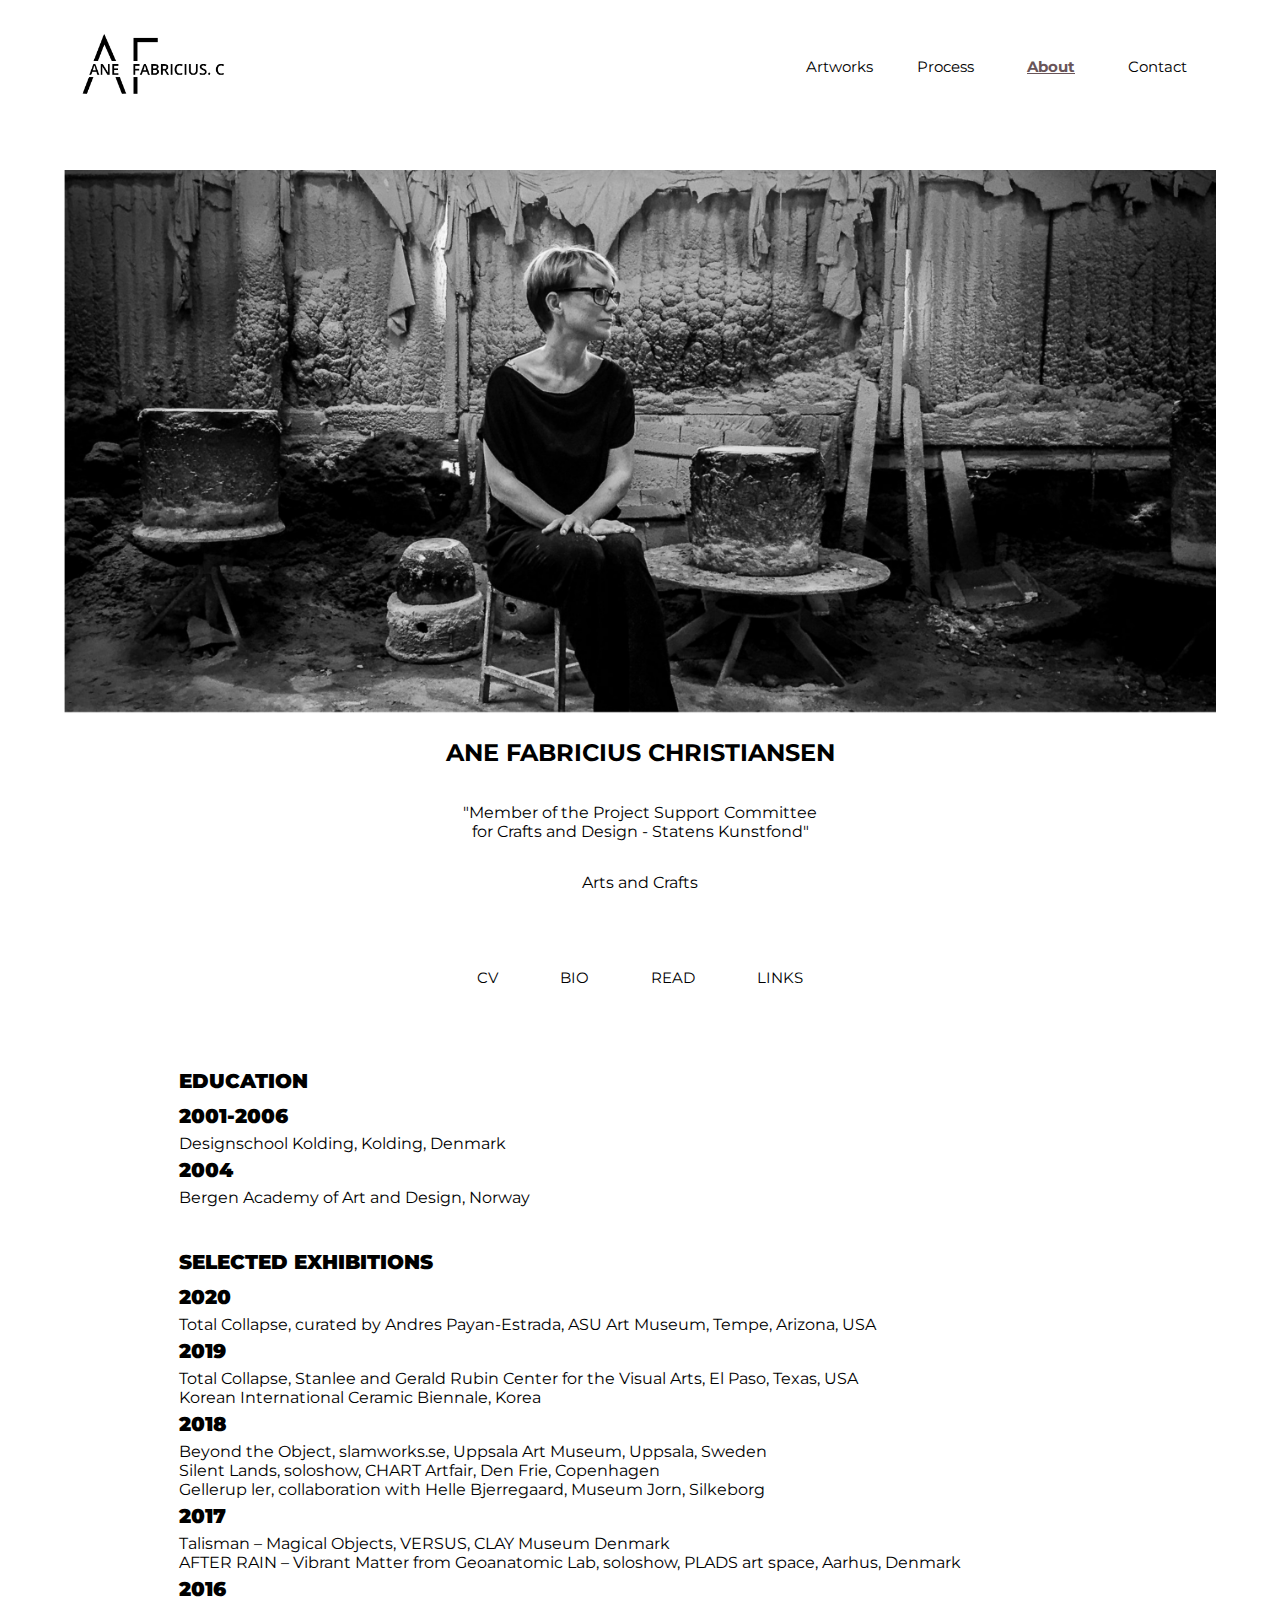
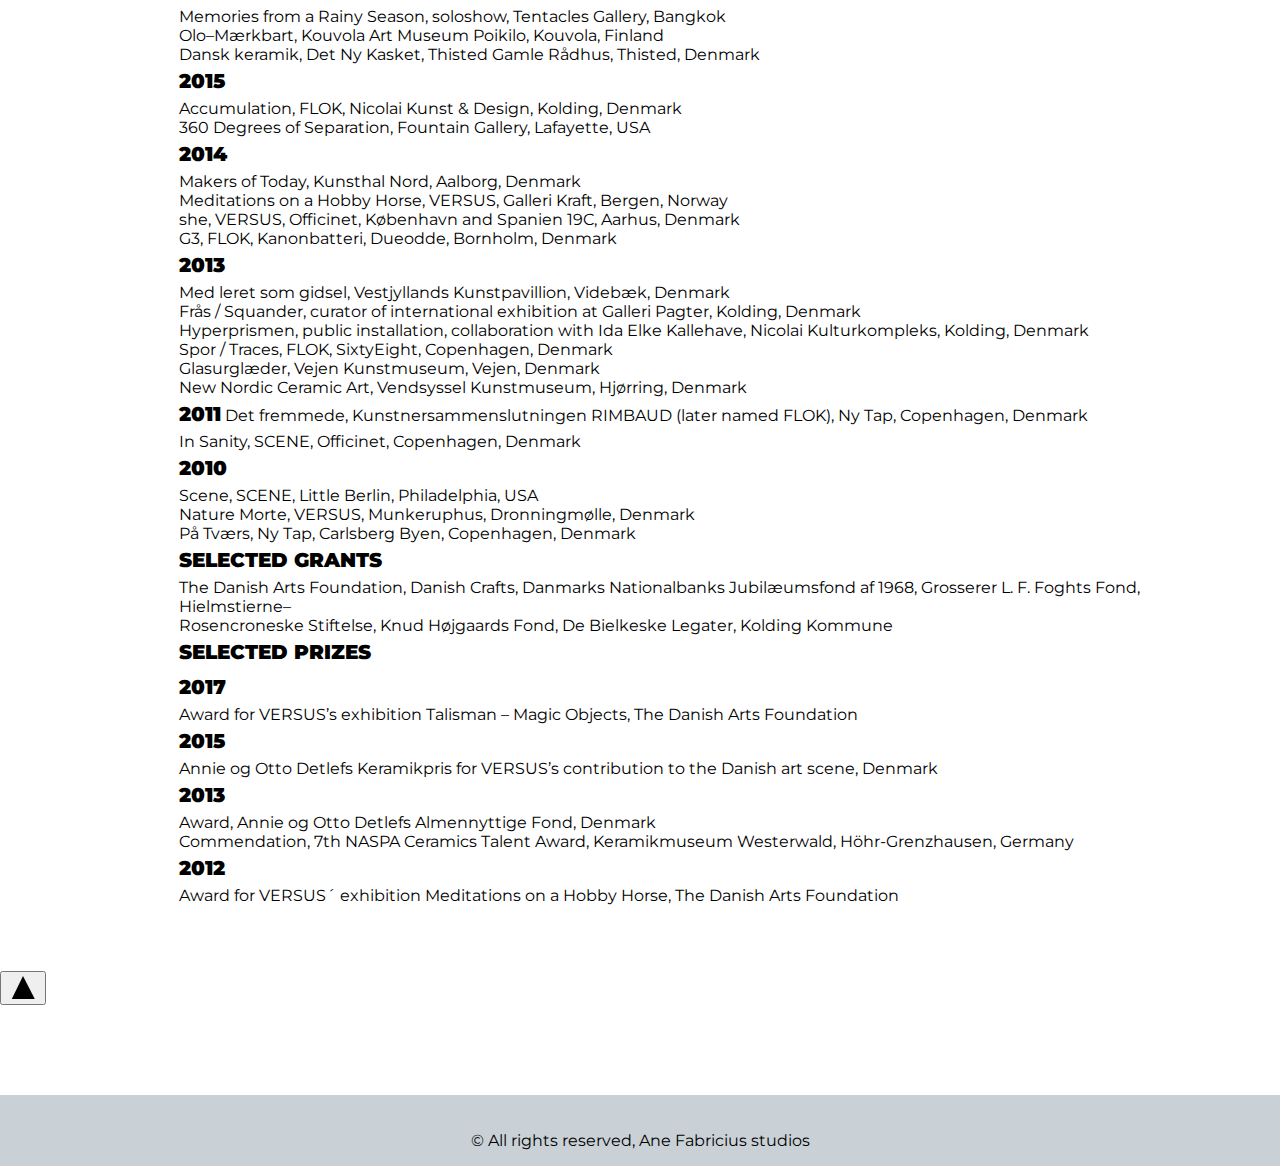
==== commit 07c5a24d: "adding scrolling to all pages" ====
--- a/about.html
+++ b/about.html
@@ -161,6 +161,15 @@
     </main>
 
 
+      <button onclick="scrollToTop()" id="scroll" title="Go to top">
+        <svg class="triangle" width="30px" height="25px" viewBox="0 0 400 300">
+
+            <path d="M 400 400 L 10 400 L 200 10 z" />
+
+        </svg><br>
+    </button>
+
+
     <footer>
 
 
@@ -170,11 +179,10 @@
             <a href="mailto:ane@anefabricius.com"><i class="far fa-envelope"></i>
 
             </a>
-            <a href=""><i class="fab fa-facebook-f"></i>
+           <a href="https://www.facebook.com/anefabricius" target="_blank"><i class="fab fa-facebook-f"></i>
 
             </a>
-            <a href=""><i class="fab fa-instagram"></i></a>
-
+            <a href="https://www.instagram.com/anefabriciusstudio/" target="_blank"><i class="fab fa-instagram"></i></a>
 
         </div>
         <p>&copy; All rights reserved, Ane Fabricius studios</p>
--- a/CSS/style.css
+++ b/CSS/style.css
@@ -32,7 +32,7 @@
     justify-content: flex-end;
     align-items: baseline;
 }
-.title{
+.dot-title{
     color: white;
     align-self: baseline;
     margin-right: 20px;
@@ -89,6 +89,10 @@
     display: flex;
     justify-content: space-between;
     width: 100px;
+}
+
+footer p{
+    text-align: center;
 }
 
 /**********************************/
@@ -285,12 +289,9 @@
     flex-flow: column-reverse;
     width: 50px;
 }
-.title{
-
+.dot-title{
     margin-right: 0;
     font-size: 1em;
-
-
 }
 .circle{
 
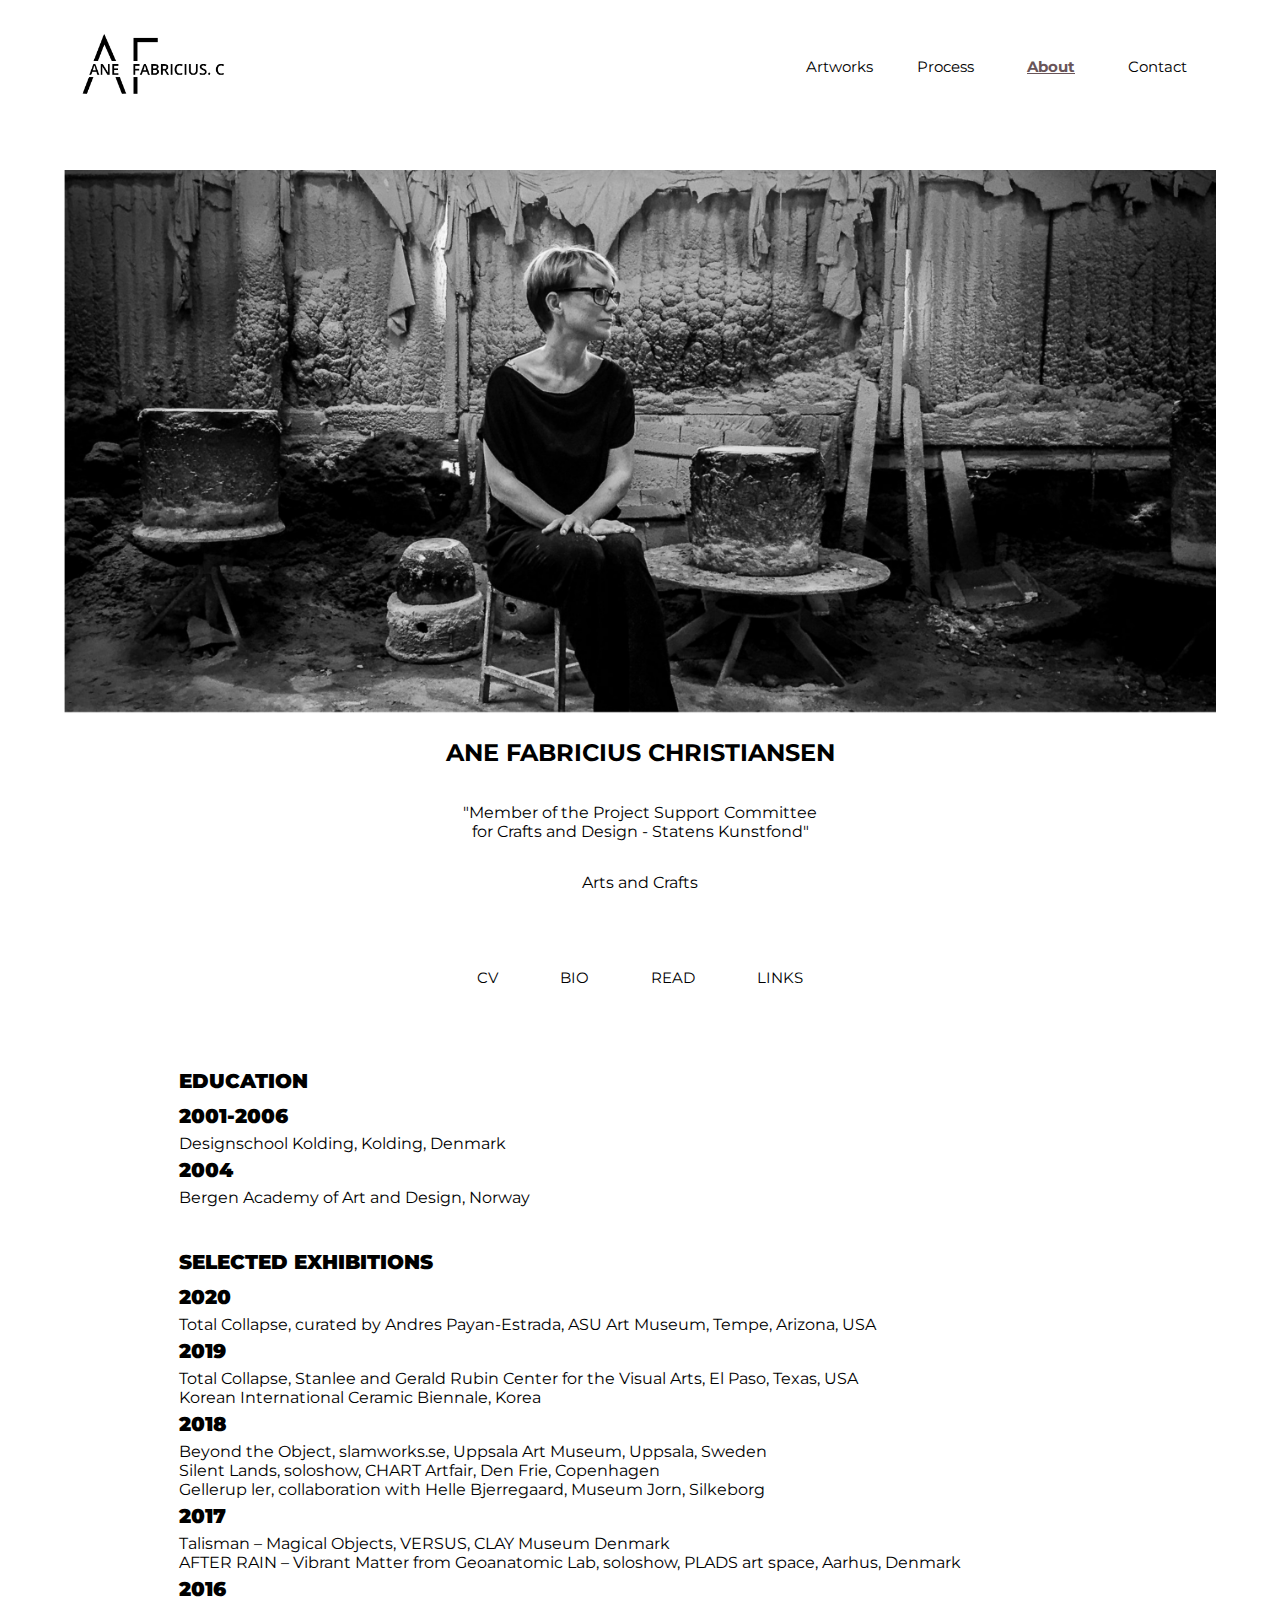
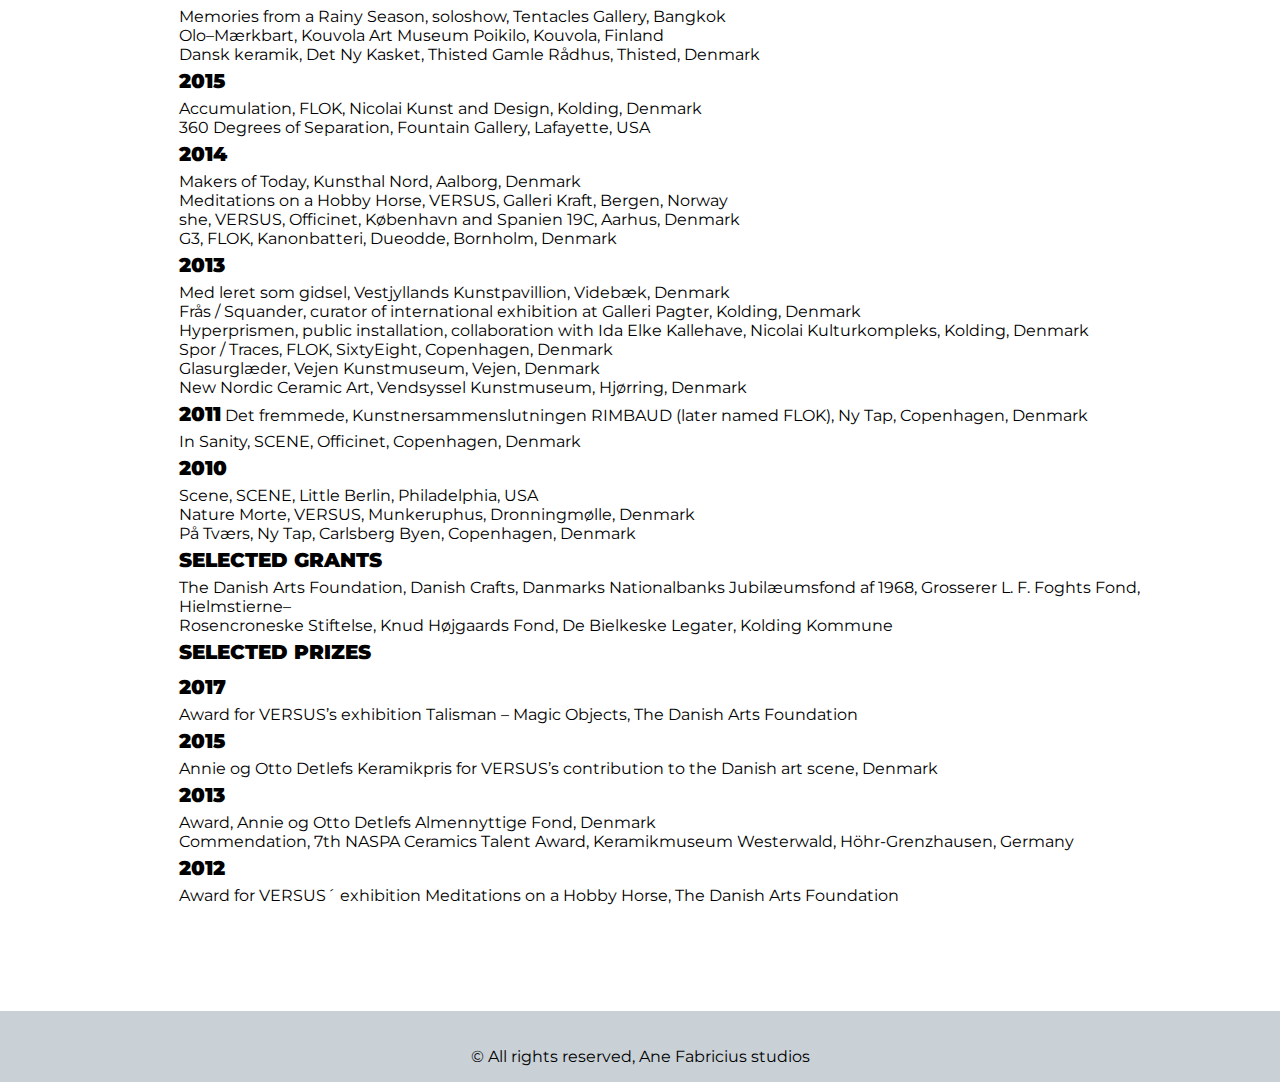
==== commit cd02867f: "erasing console logs" ====
--- a/about.html
+++ b/about.html
@@ -115,7 +115,7 @@
                         Olo–Mærkbart, Kouvola Art Museum Poikilo, Kouvola, Finland<br>
                         Dansk keramik, Det Ny Kasket, Thisted Gamle Rådhus, Thisted, Denmark<br>
                         <span>2015</span><br>
-                        Accumulation, FLOK, Nicolai Kunst & Design, Kolding, Denmark<br>
+                        Accumulation, FLOK, Nicolai Kunst and Design, Kolding, Denmark<br>
                         360 Degrees of Separation, Fountain Gallery, Lafayette, USA<br>
                         <span>2014</span><br>
                         Makers of Today, Kunsthal Nord, Aalborg, Denmark<br>
@@ -161,7 +161,7 @@
     </main>
 
 
-      <button onclick="scrollToTop()" id="scroll" title="Go to top">
+    <button onclick="scrollToTop()" id="scroll" title="Go to top">
         <svg class="triangle" width="30px" height="25px" viewBox="0 0 400 300">
 
             <path d="M 400 400 L 10 400 L 200 10 z" />
@@ -179,7 +179,7 @@
             <a href="mailto:ane@anefabricius.com"><i class="far fa-envelope"></i>
 
             </a>
-           <a href="https://www.facebook.com/anefabricius" target="_blank"><i class="fab fa-facebook-f"></i>
+            <a href="https://www.facebook.com/anefabricius" target="_blank"><i class="fab fa-facebook-f"></i>
 
             </a>
             <a href="https://www.instagram.com/anefabriciusstudio/" target="_blank"><i class="fab fa-instagram"></i></a>
@@ -192,4 +192,6 @@
 
 
 
-</body></html>
+</body>
+
+</html>
--- a/CSS/style.css
+++ b/CSS/style.css
@@ -16,7 +16,8 @@
 a {
     text-decoration: none;
 }
-.circles-wrapper{
+
+.circles-wrapper {
     position: absolute;
     display: flex;
     z-index: 110;
@@ -27,12 +28,14 @@
     top: 40%;
 
 }
-.circle-wrapper{
+
+.circle-wrapper {
     display: flex;
     justify-content: flex-end;
     align-items: baseline;
 }
-.dot-title{
+
+.dot-title {
     color: white;
     align-self: baseline;
     margin-right: 20px;
@@ -43,7 +46,8 @@
     opacity: 0;
 
 }
-.circle{
+
+.circle {
     width: 15px;
     height: 15px;
     border: 2px solid white;
@@ -51,11 +55,13 @@
     border-radius: 50%;
     padding-top: 5px;
 }
-.circle:hover{
+
+.circle:hover {
     background-color: white;
-        border: 5px solid white;
-
-}
+    border: 5px solid white;
+
+}
+
 /*************Footer************/
 
 footer {
@@ -91,7 +97,7 @@
     width: 100px;
 }
 
-footer p{
+footer p {
     text-align: center;
 }
 
@@ -174,12 +180,12 @@
 
 
 
-   .menu-btn,
-    .exit-btn {
-  display: none;
-
-
-    }
+.menu-btn,
+.exit-btn {
+    display: none;
+
+
+}
 
 
 
@@ -267,38 +273,41 @@
         justify-content: flex-start;
     }
 
-.circles-wrapper{
-    position: absolute;
-    display: flex;
-    z-index: 110;
-    flex-flow: row;
-    justify-content: space-around;
-    height: 100px;
-    width: 80%;
-    right: 0px;
-    top: inherit;
-    bottom: 50px;
+    .circles-wrapper {
+        position: absolute;
+        display: flex;
+        z-index: 110;
+        flex-flow: row;
+        justify-content: space-around;
+        height: 100px;
+        width: 80%;
+        right: 0px;
+        top: inherit;
+        bottom: 50px;
         margin-right: 50px;
 
 
-}
-.circle-wrapper{
-    display: flex;
-    justify-content: space-around;
-    align-items: baseline;
-    flex-flow: column-reverse;
-    width: 50px;
-}
-.dot-title{
-    margin-right: 0;
-    font-size: 1em;
-}
-.circle{
-
-    align-self: baseline;
-
-    padding-top: 0px;
-}
+    }
+
+    .circle-wrapper {
+        display: flex;
+        justify-content: space-around;
+        align-items: baseline;
+        flex-flow: column-reverse;
+        width: 50px;
+    }
+
+    .dot-title {
+        margin-right: 0;
+        font-size: 1em;
+    }
+
+    .circle {
+
+        align-self: baseline;
+
+        padding-top: 0px;
+    }
 }
 
 /**************************************/
--- a/CSS/about.css
+++ b/CSS/about.css
@@ -9,13 +9,39 @@
     scroll-behavior: smooth;
 }
 
+.triangle {
+    fill: black;
+}
+
+#scroll {
+    display: none;
+    position: fixed;
+    bottom: 20px;
+    right: 15px;
+    z-index: 99;
+    border: none;
+    outline: none;
+    background-color: transparent;
+    color: black;
+    cursor: pointer;
+    padding: 2px;
+    border-radius: 10px;
+    font-size: 18px;
+}
+
+.triangle:hover {
+    transition: 0.2s ease-in;
+    fill: rgb(61, 105, 105);
+}
+
+
 .wrapper {
     margin-top: 170px;
     display: flex;
     flex-flow: column wrap;
     width: 100%;
     justify-content: space-around;
-width: 90%;
+    width: 90%;
     margin-left: 5%;
 
     margin-bottom: 50px;
@@ -26,7 +52,7 @@
 
 
     padding: 0;
-/*    padding-left: 100px;*/
+    /*    padding-left: 100px;*/
     margin: 0;
 }
 
@@ -47,14 +73,15 @@
     justify-content: center;
     width: 100%;
 }
-.top-wrapper{
+
+.top-wrapper {
     justify-content: space-around;
 }
 
-main ul{
+main ul {
     display: flex;
     flex-flow: row;
-     justify-content: flex-end;
+    justify-content: flex-end;
     list-style-type: none;
     margin-right: 0px;
     padding: 0;
@@ -62,17 +89,19 @@
     font-size: 15px;
 
 }
-article{
+
+article {
     padding-left: 10%;
 }
-main ul li{
-  display: list-item;
+
+main ul li {
+    display: list-item;
     list-style: none;
     padding: 30px;
     margin: 0 1px;
 }
 
-main li a{
+main li a {
     min-width: 100px;
     height: 50px;
     text-align: center;
@@ -87,15 +116,15 @@
     text-decoration: underline;
 }
 
-.hidden{
+.hidden {
     display: none;
 }
 
-.shown{
+.shown {
     display: block;
 }
 
-.styling  > * span{
+.styling > * span {
     font-size: 20px;
     font-weight: 900;
 
@@ -117,16 +146,17 @@
         width: 100vw;
 
     }
+
     .wrapper {
-    padding-left: 16px;
-    padding-right: 16px;
-}
+        padding-left: 16px;
+        padding-right: 16px;
+    }
 
 
-    main ul li{
-    padding: 15px;
+    main ul li {
+        padding: 15px;
 
-}
+    }
 
 
 
@@ -138,10 +168,10 @@
 
 
 
-    main ul li{
-    padding: 10px;
+    main ul li {
+        padding: 10px;
 
-}
+    }
 
 
 
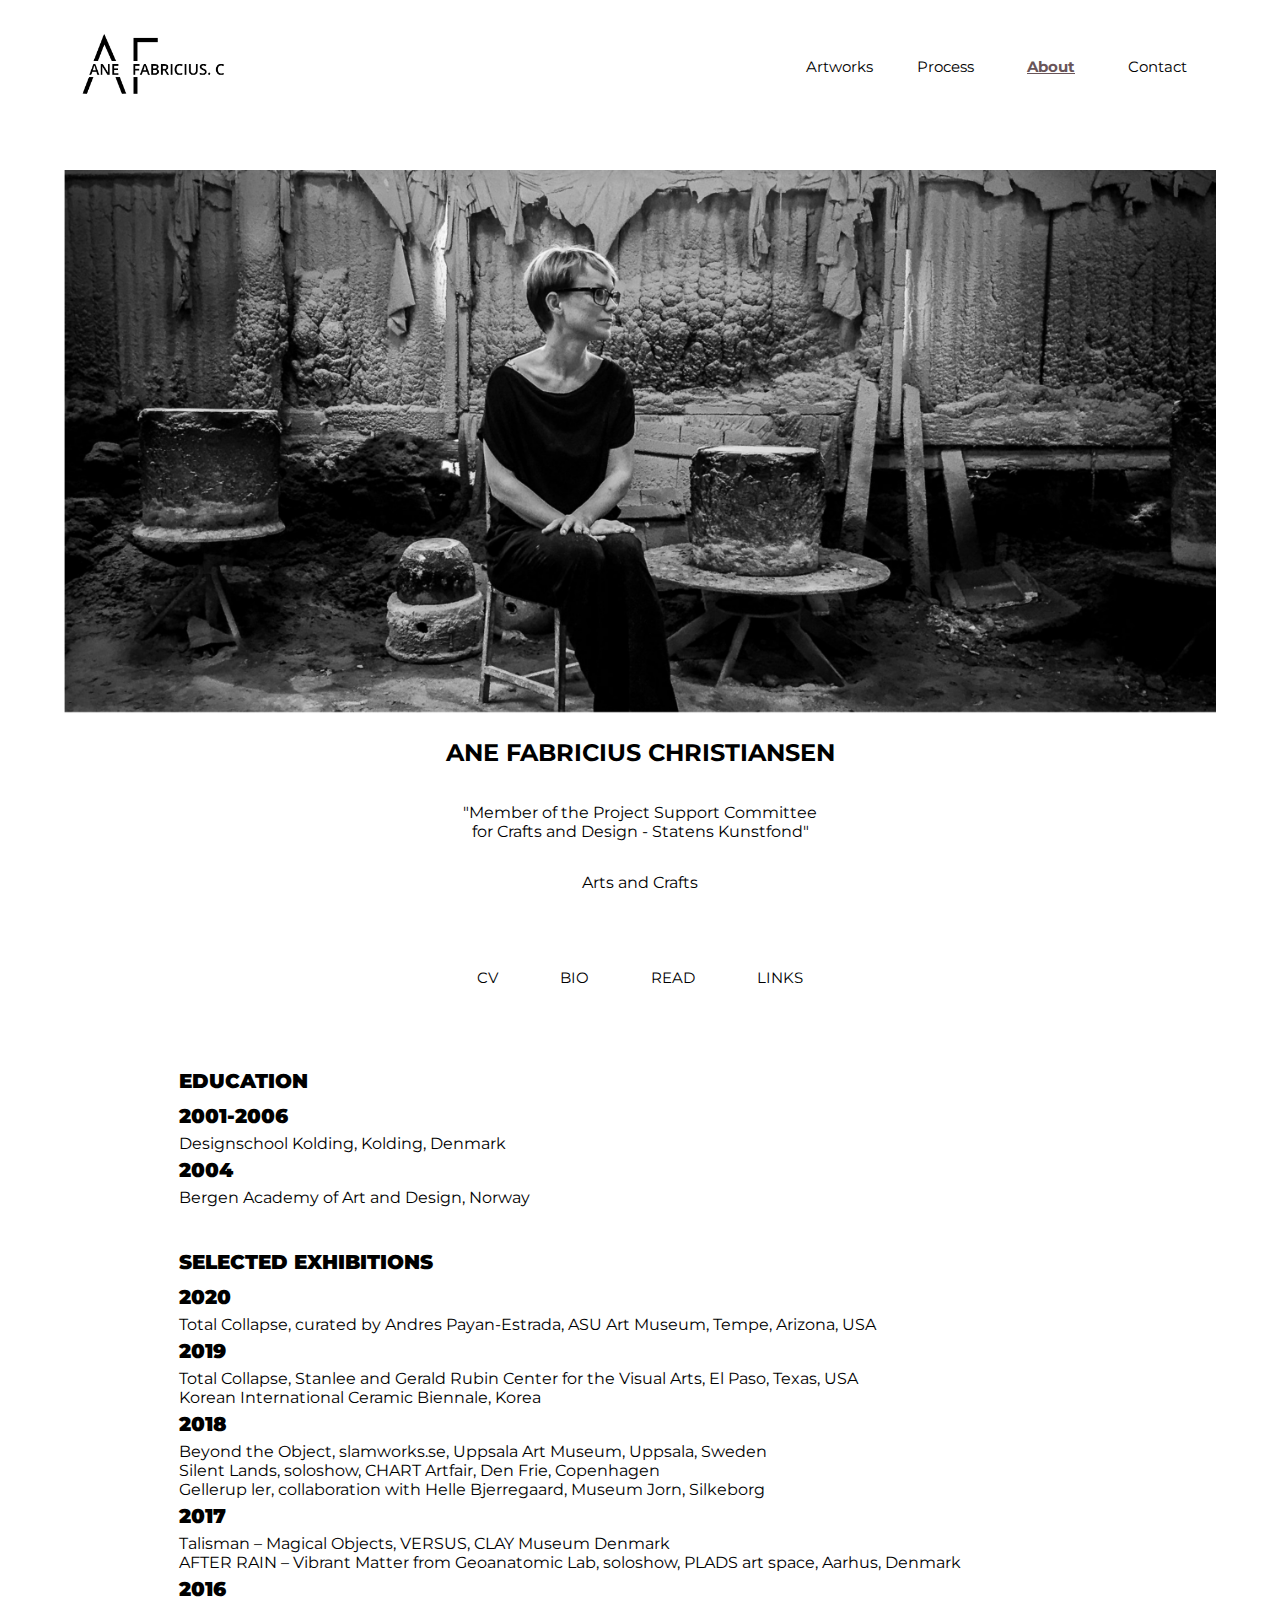
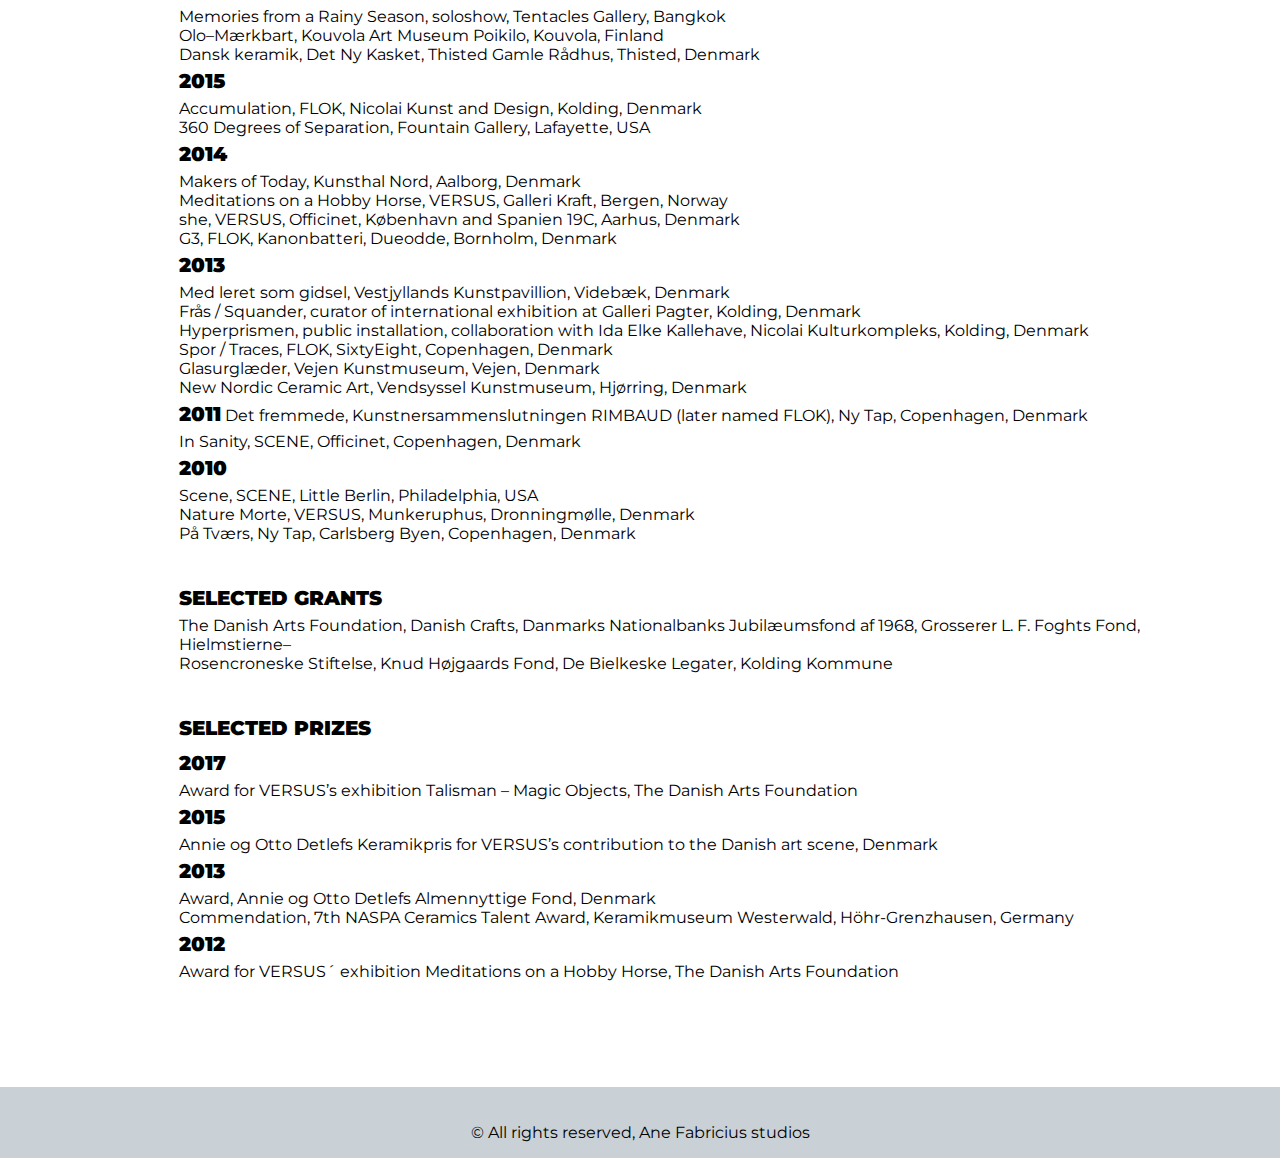
==== commit d2a2ac56: "fixes on about html" ====
--- a/about.html
+++ b/about.html
@@ -135,11 +135,11 @@
                         <span>2010</span><br>
                         Scene, SCENE, Little Berlin, Philadelphia, USA<br>
                         Nature Morte, VERSUS, Munkeruphus, Dronningmølle, Denmark<br>
-                        På Tværs, Ny Tap, Carlsberg Byen, Copenhagen, Denmark<br>
+                        På Tværs, Ny Tap, Carlsberg Byen, Copenhagen, Denmark<br><br><br>
 
                         <span>SELECTED GRANTS</span><br>
                         The Danish Arts Foundation, Danish Crafts, Danmarks Nationalbanks Jubilæumsfond af 1968, Grosserer L. F. Foghts Fond, Hielmstierne–<br>
-                        Rosencroneske Stiftelse, Knud Højgaards Fond, De Bielkeske Legater, Kolding Kommune<br>
+                        Rosencroneske Stiftelse, Knud Højgaards Fond, De Bielkeske Legater, Kolding Kommune<br><br><br>
 
                         <span>SELECTED PRIZES</span><br>
                         <span>2017</span><br>
